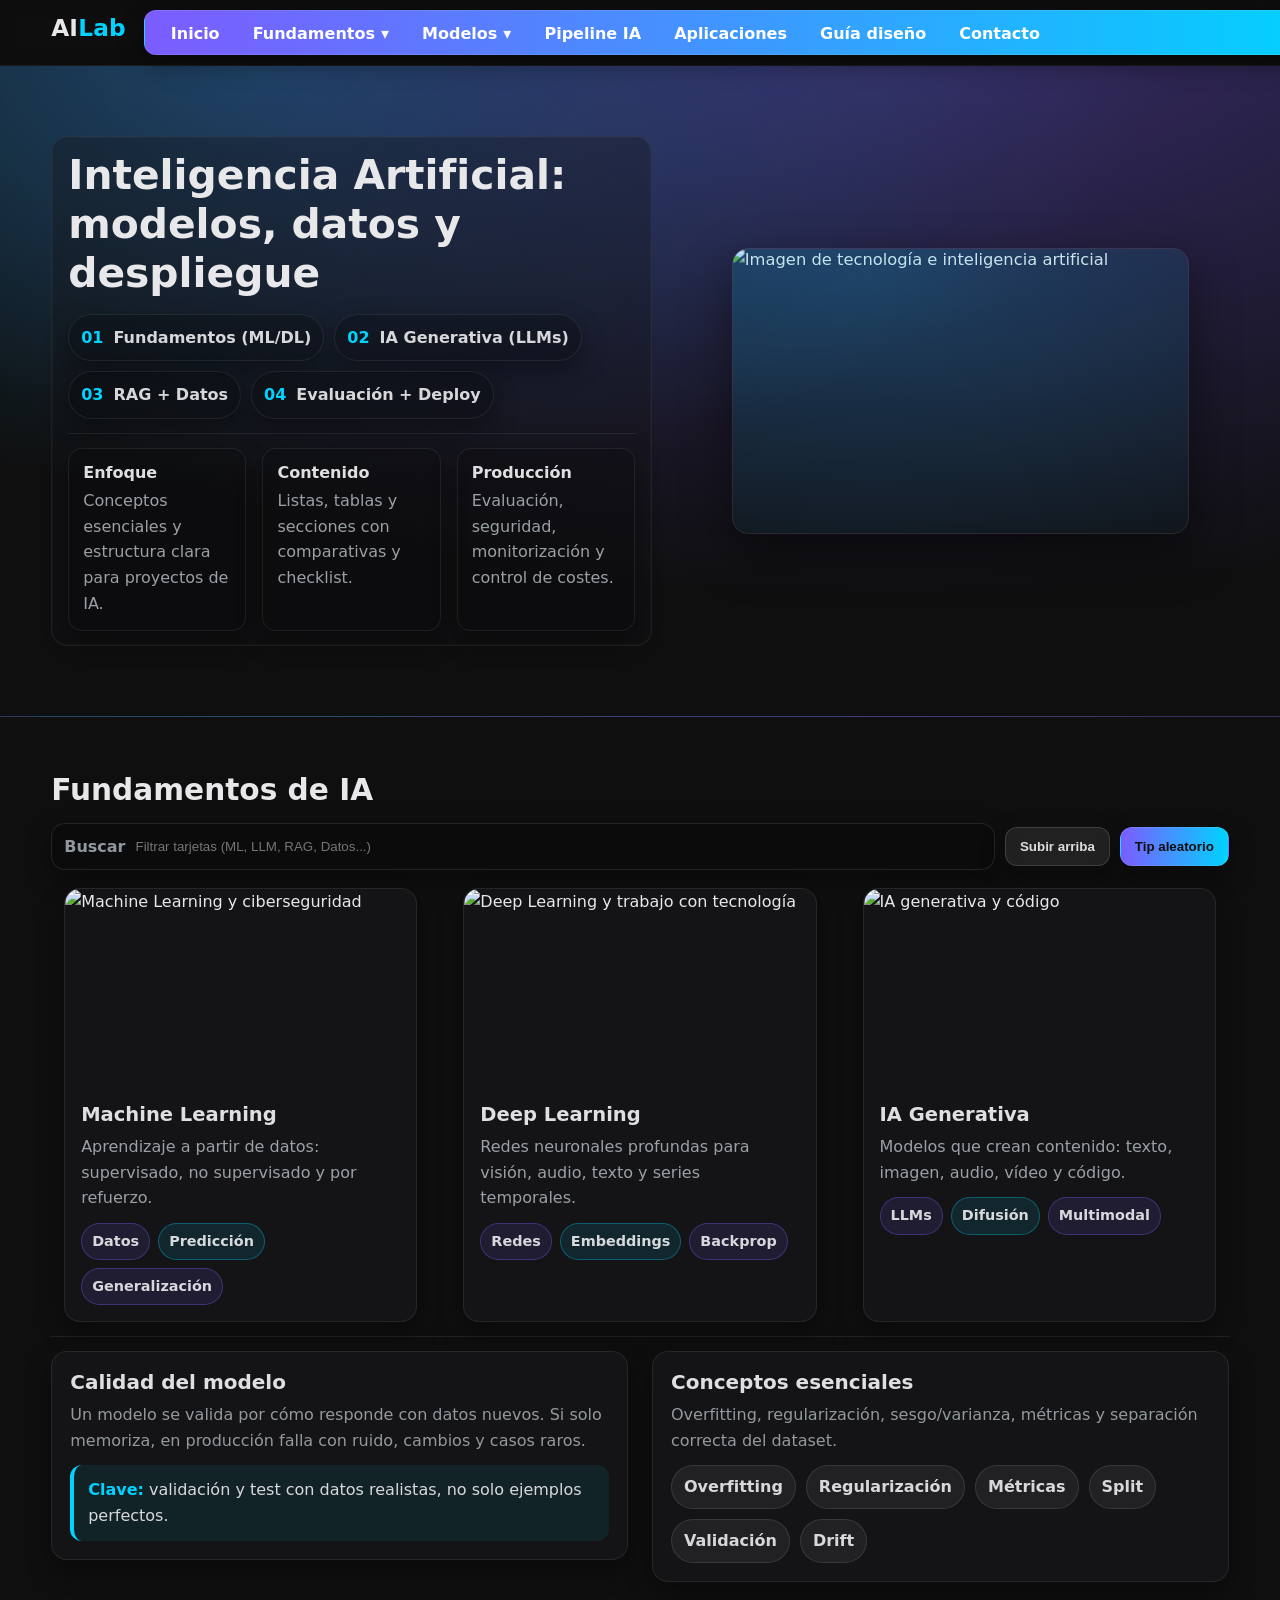
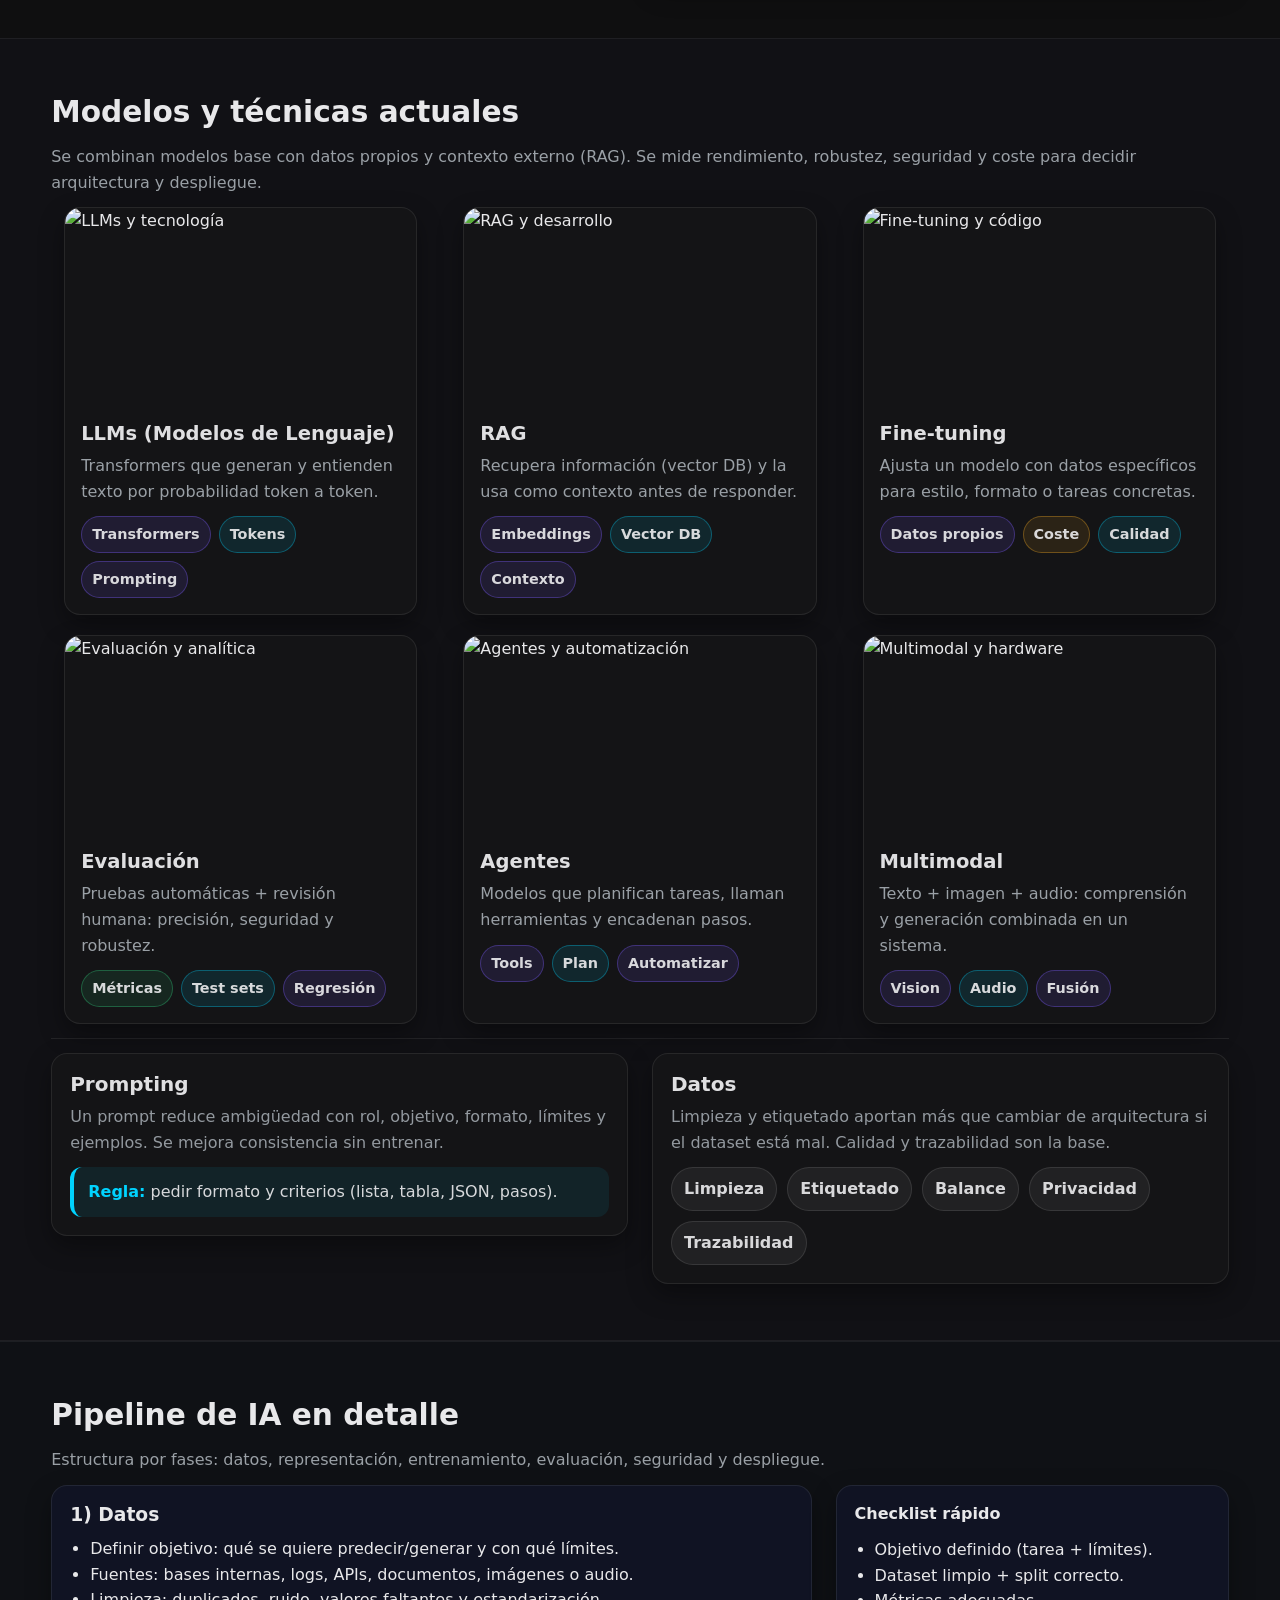
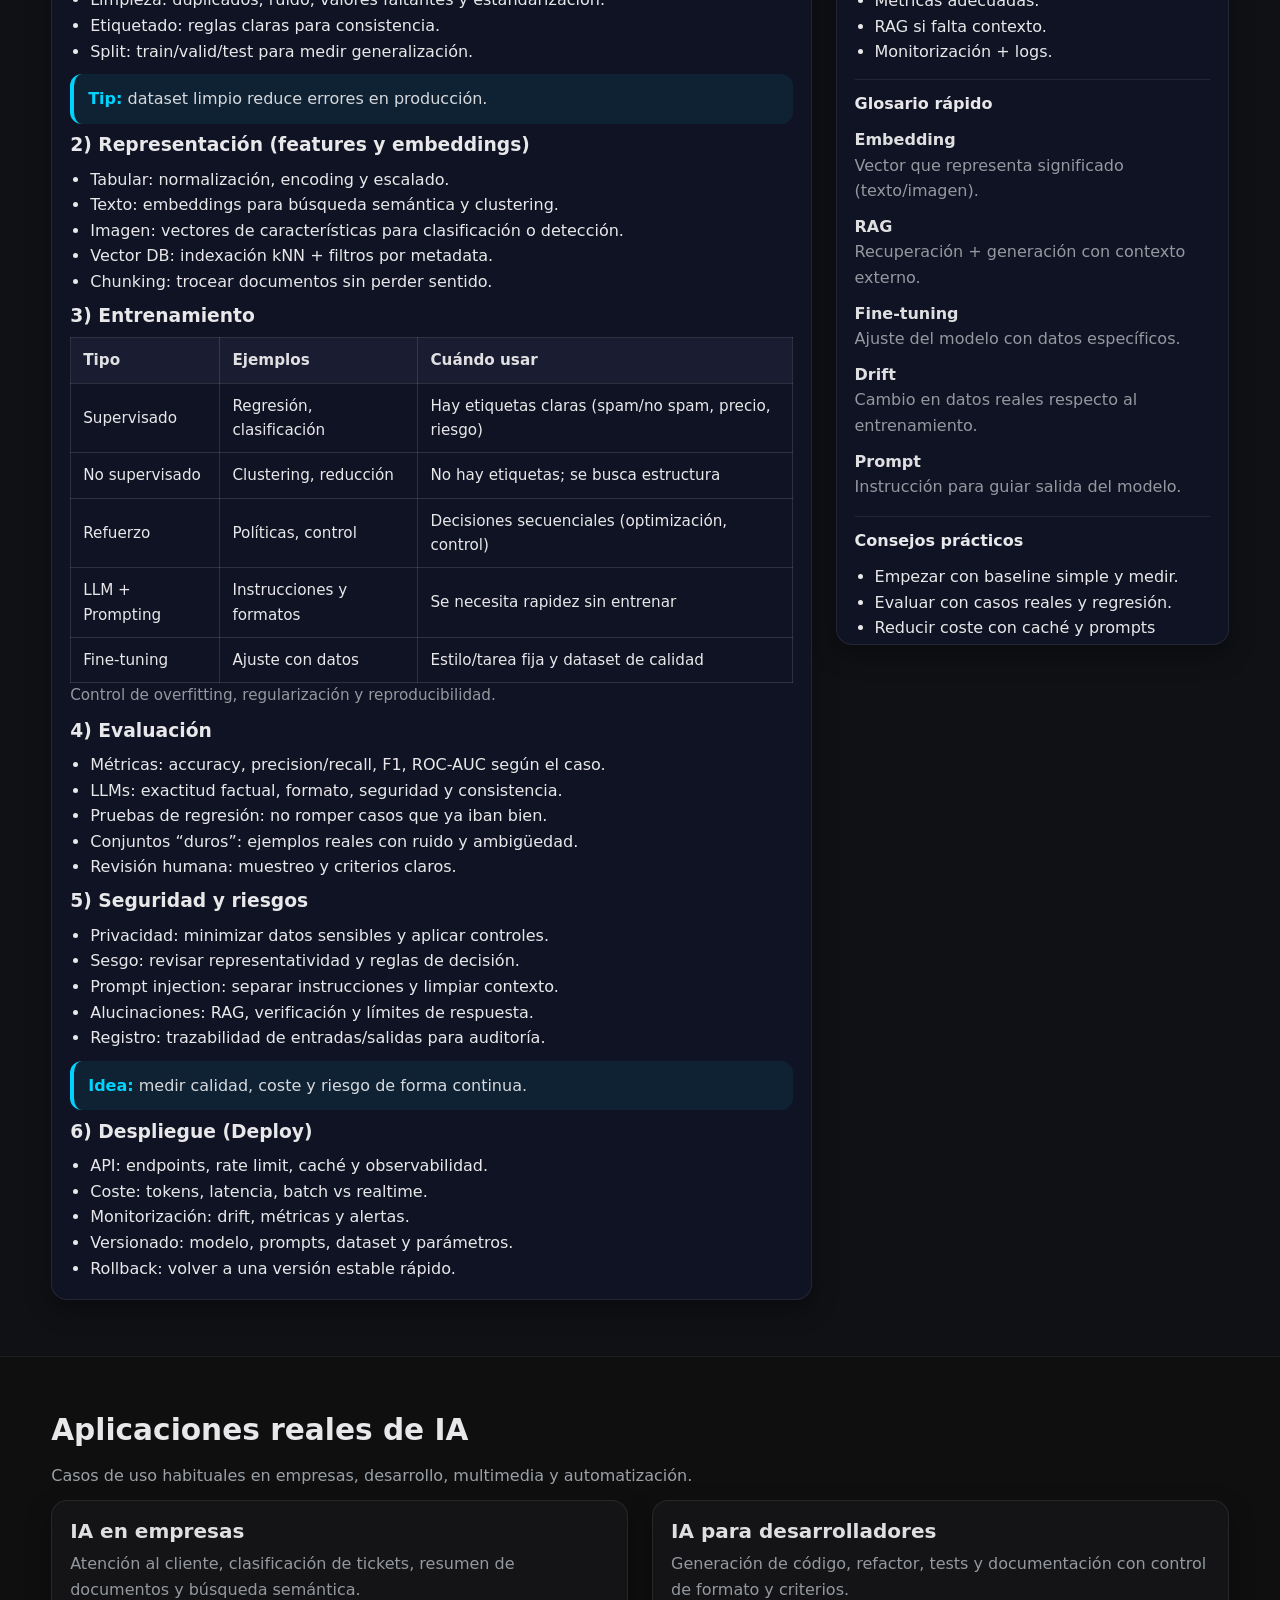
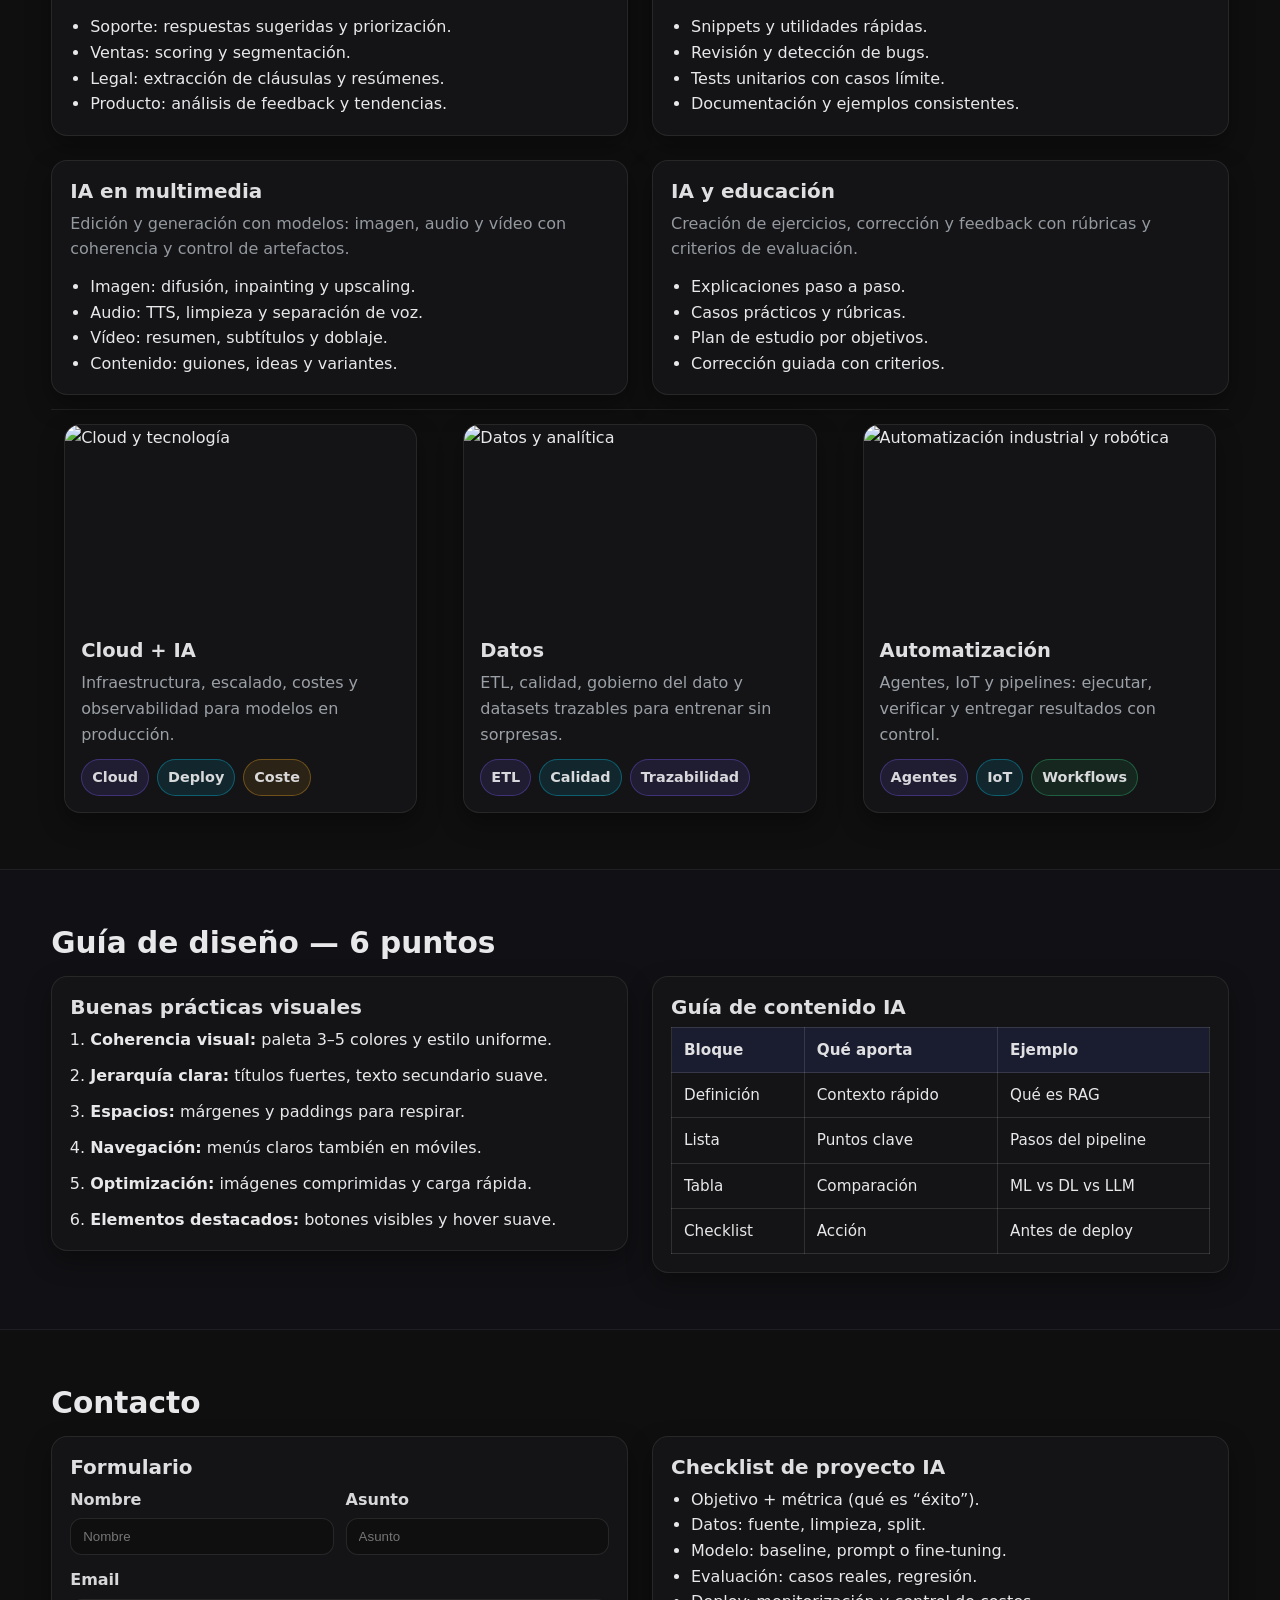
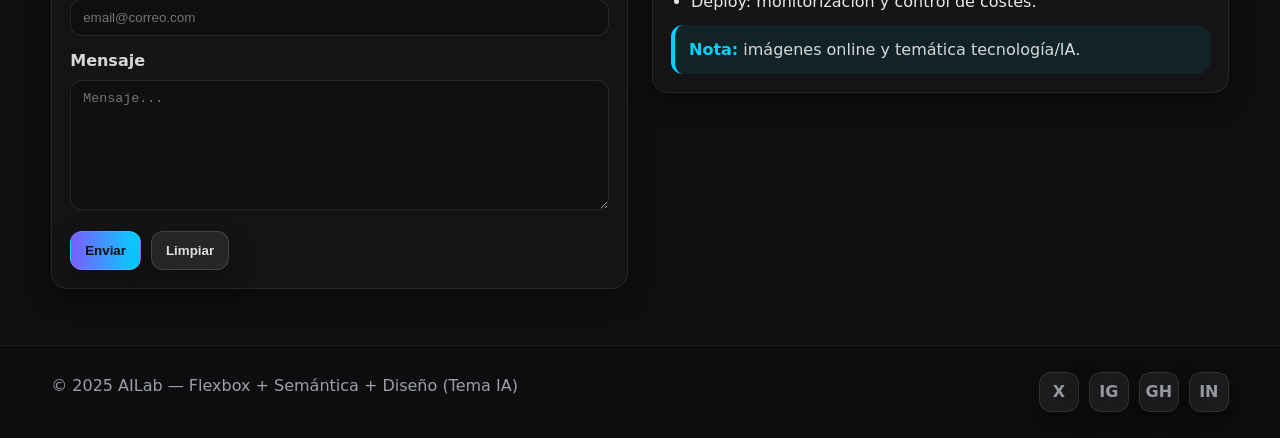
==== indexSinAccesibilidad.html @ 242669f8 "Add files via upload" ====
<!DOCTYPE html>
<html lang="es"> <!-- idioma -->
<head>
  <meta charset="UTF-8" /> <!-- codificación -->

  <!-- viewport -->
  <meta name="viewport" content="width=device-width, initial-scale=1.0" /> <!-- responsive -->

  <!-- SEO -->
  <meta
    name="description"
    content="Guía completa de Inteligencia Artificial: Machine Learning, Deep Learning, LLMs, RAG, datos, evaluación, seguridad y despliegue."
  /> <!-- descripción -->
  <meta name="robots" content="index, follow" /> <!-- indexación -->
  <meta name="theme-color" content="#0f0f10" /> <!-- color navegador -->

  <!-- Open Graph -->
  <meta property="og:title" content="AILab — Inteligencia Artificial" /> <!-- OG título -->
  <meta
    property="og:description"
    content="Aprende IA con diseño moderno, Flexbox y estructura semántica."
  /> <!-- OG descripción -->
  <meta
    property="og:image"
    content="https://images.unsplash.com/photo-1518770660439-4636190af475?auto=format&fit=crop&w=1400&q=80"
  /> <!-- OG imagen -->
  <meta property="og:type" content="website" /> <!-- OG tipo -->
  <meta property="og:url" content="#" /> <!-- OG url -->

  <meta http-equiv="X-UA-Compatible" content="IE=edge" /> <!-- compatibilidad -->

  <title>Inteligencia Artificial</title> <!-- título -->

  <!-- TODO EN 1 SOLO INDEX (HTML + CSS + JS) -->
  <style>
    /* =======================
      1.Boilerplate HTML + CSS propio
      2.Reset / Normalize
      3.Estructura semántica (header, nav, main, aside, footer…)
      4.Metas principales
      5.Diseño con Flexbox
      6.Contenedores de ancho variable (1000–2000px, estilo Apple)
      7.Uso de imágenes + alt
      8.Fuentes e iconos desde CDN (opcional)
      9.Uso correcto de colores y tipografías
      10.Menú con interacciones (tipo css3-menu-generator)
      11.Footer con redes sociales
      12.Contenido propio o Lorem Ipsum con artículos repetidos
    ======================= */

    /* ======================= RESET Y VARIABLES ======================= */
    /* APARTADO 2. Reset / Normalize */
    * { box-sizing: border-box; /* Controla el modelo de caja */ }
    html, body { margin: 0; /* Elimina márgenes por defecto */ padding: 0; /* Elimina rellenos por defecto */ }

    /* Variables globales de diseño */
    /* APARTADO 9. Colores y tipografías */
    :root{
      --bg: #0f0f10; /* Fondo principal */
      --panel: #151517; /* Fondo de paneles */
      --ink: #e8e8ea; /* Texto principal */
      --muted: #9aa0a6; /* Texto secundario */
      --line: #242426; /* Bordes */
      --brand: #7c5cff; /* Violeta tech */
      --brand2: #00d3ff; /* Cian */
      --radius: 16px; /* Bordes redondeados */
      --shadow: 0 10px 24px rgba(0,0,0,.35); /* Sombra común */
      --shadow2: 0 18px 50px rgba(0,0,0,.45); /* Sombra fuerte */
      --good: #32d583; /* verde */
      --warn: #fdb022; /* naranja */
      --bad: #f97066; /* rojo */
    }

    /* Estilos base del documento */
    /* APARTADO 9. Colores y tipografías */
    body{
      background: var(--bg); /* Aplica fondo general */
      color: var(--ink); /* Aplica color de texto */
      font: 16px/1.6 system-ui, -apple-system, Segoe UI, Roboto, Arial; /* Tipografía base */
    }

    /* Enlaces base */
    a{
      color: inherit; /* Hereda color */
      text-decoration: none; /* Elimina subrayado */
    }

    /* Títulos y texto */
    h1,h2,h3,h4{ margin: 0 0 10px; line-height: 1.2; } /* títulos */
    p{ margin: 0 0 12px; color: var(--muted); } /* párrafos */
    ul,ol{ margin: 0; padding-left: 20px; } /* listas */

    /* ======================= CONTENEDOR ======================= */
    /* APARTADO 6. Contenedores de ancho variable */
    .wrap{
      width: clamp(1000px, 92vw, 2000px); /* Ancho mínimo y máximo */
      margin: 0 auto; /* Centrado */
    }

    /* Responsive base para evitar overflow */
    @media (max-width: 1000px){
      .wrap{ width: min(92vw, 1200px); } /* ancho seguro */
    }

    /* ======================= CABECERA Y MENÚ ======================= */
    /* APARTADO 3. Estructura semántica: header */
    .topbar{
      position: sticky; /* fija arriba */
      top: 0; /* top */
      z-index: 100; /* prioridad */
      backdrop-filter: blur(10px); /* blur */
      background: rgba(15,15,16,.72); /* panel */
      border-bottom: 1px solid rgba(255,255,255,.06); /* línea */
      padding: 10px 0; /* espacio */
    }

    /* APARTADO 5. Diseño con Flexbox */
    .topbar__inner{
      display: flex; /* flex */
      align-items: center; /* centrado */
      justify-content: space-between; /* separación */
      gap: 18px; /* gap */
    }

    .brand{
      font-size: 1.45rem; /* tamaño */
      font-weight: 900; /* negrita */
      letter-spacing: .2px; /* detalle */
      user-select: none; /* no seleccionar */
    }
    .brand span{ color: var(--brand2); /* resalta */ }

    /* APARTADO 10. Menú con interacciones */
    #menu{
      background: linear-gradient(90deg, var(--brand), var(--brand2)); /* degradado */
      height: 45px; /* altura */
      padding-left: 12px; /* padding */
      border-radius: 12px; /* bordes */
      box-shadow: var(--shadow); /* sombra */
      border: 1px solid rgba(255,255,255,.10); /* borde */
    }
    #menu ul, #menu li{ list-style: none; margin: 0; padding: 0; } /* sin viñetas */
    #menu li{ display: inline-block; position: relative; } /* horizontal */
    #menu a{
      display: block; /* bloque */
      padding: 0 14px; /* padding */
      line-height: 45px; /* centrado */
      color: #fff; /* texto */
      font-weight: 700; /* peso */
      border-radius: 10px; /* bordes */
    }
    #menu a.dropdown-arrow::after{
      content: "▾"; /* flecha */
      margin-left: 6px; /* separación */
      opacity: .95; /* suave */
    }
    #menu li a:hover{
      background: rgba(255,255,255,.92); /* hover */
      color: #0f0f10; /* texto hover */
    }

    #menu ul.sub-menus{
      display: none; /* oculto */
      position: absolute; /* flotante */
      top: 45px; /* debajo */
      left: 0; /* align */
      width: 260px; /* ancho */
      padding: 8px; /* padding */
      background: #1b1b1f; /* fondo */
      border-radius: 12px; /* bordes */
      border: 1px solid rgba(255,255,255,.08); /* borde */
      box-shadow: var(--shadow2); /* sombra */
      z-index: 99; /* arriba */
    }
    #menu ul.sub-menus a{
      line-height: 42px; /* alto */
      padding: 0 12px; /* padding */
      font-weight: 700; /* peso */
      border-radius: 10px; /* bordes */
    }
    #menu li:hover ul.sub-menus{ display: block; /* muestra */ }

    #menu input, #menu label{ display: none; /* oculto desktop */ }

    /* APARTADO RESPONSIVE */
    @media (max-width: 800px){
      #menu{ position: relative; } /* contenedor */
      #menu label{
        display: block; /* visible */
        width: 45px; height: 45px; line-height: 45px; /* tamaño */
        text-align: center; color: #fff; cursor: pointer; /* estilo */
        user-select: none; /* no seleccionar */
      }
      #menu label::before{ content: "≡"; font-size: 1.6em; } /* icono */
      #menu input:checked + label::before{ content: "×"; } /* cerrar */

      #menu ul{
        display: none; /* oculto */
        position: absolute; /* desplegable */
        top: 100%; left: 0; right: 0; /* ancho */
        padding: 10px; /* padding */
        background: #1a1a1f; /* fondo */
        border-radius: 0 0 12px 12px; /* bordes */
        border: 1px solid rgba(255,255,255,.08); /* borde */
        box-shadow: var(--shadow2); /* sombra */
      }
      #menu input:checked ~ ul{ display: block; /* muestra */ }
      #menu li{ display: block; } /* vertical */
      #menu a{ line-height: 44px; } /* alto */
      #menu ul.sub-menus{
        position: static; /* normal */
        width: 100%; /* ancho */
        padding: 0; /* sin padding */
        background: transparent; /* sin fondo */
        border: none; /* sin borde */
        box-shadow: none; /* sin sombra */
      }
      #menu ul.sub-menus a{
        background: rgba(255,255,255,.06); /* fondo leve */
        margin: 6px 0; /* separación */
      }
    }

    /* ======================= HERO ======================= */
    /* APARTADO 6 + APARTADO 5 */
    .hero{
      background:
        radial-gradient(1200px 600px at 70% -10%, rgba(124,92,255,.35), transparent),
        radial-gradient(900px 420px at 20% 0%, rgba(0,211,255,.22), transparent),
        linear-gradient(180deg, #121216, #0f0f10 62%); /* luces */
      padding: 70px 0; /* espacio */
      border-bottom: 1px solid rgba(255,255,255,.06); /* línea */
    }
    .hero__content{
      display: flex; /* flex */
      align-items: center; /* centrado */
      justify-content: space-between; /* separación */
      gap: 40px; /* gap */
    }
    .hero__text{
      flex: 1 1 55%; /* proporción */
      padding: 14px 16px; /* padding */
      border-radius: var(--radius); /* bordes */
      border: 1px solid rgba(255,255,255,.06); /* borde */
      background: rgba(21,21,23,.35); /* panel */
      box-shadow: inset 0 0 0 1px rgba(255,255,255,.02); /* micro */
    }
    .hero__text h2{
      font-size: 2.55rem; /* grande */
      margin-bottom: 12px; /* espacio */
      color: var(--ink); /* color */
    }
    .lead{
      margin: 0; /* sin margen */
      color: rgba(232,232,234,.86); /* un poco más brillante */
      font-size: 1.02rem; /* tamaño */
    }

    /* Chips/KPIs (página larga) */
    .hero-kpis{
      display: flex; /* flex */
      flex-wrap: wrap; /* wrap */
      gap: 10px; /* separación */
      margin-top: 16px; /* espacio */
    }
    .kpi{
      display: inline-flex; /* inline flex */
      align-items: center; /* centrado */
      gap: 10px; /* gap */
      padding: 10px 12px; /* padding */
      border-radius: 999px; /* pill */
      background: rgba(0,0,0,.25); /* fondo */
      border: 1px solid rgba(255,255,255,.08); /* borde */
      color: rgba(232,232,234,.92); /* texto */
      font-weight: 750; /* peso */
      box-shadow: var(--shadow); /* sombra */
      user-select: none; /* no seleccionar */
    }
    .kpi b{ color: var(--brand2); font-weight: 900; } /* número */

    /* Imagen hero */
    /* APARTADO 7. Uso de imágenes + alt */
    .hero-media{
      flex: 0 1 42%; /* tamaño */
      aspect-ratio: 16/10; /* proporción */
      border-radius: var(--radius); /* bordes */
      overflow: hidden; /* recorte */
      border: 1px solid rgba(255,255,255,.10); /* borde */
      box-shadow: var(--shadow2); /* sombra */
      position: relative; /* overlay */
    }
    .hero-media img{
      width: 100%; height: 100%; object-fit: cover; display: block; /* imagen */
      transform: scale(1.02); /* leve zoom */
    }
    .hero-media::after{
      content: ""; position: absolute; inset: 0; /* overlay */
      background: radial-gradient(700px 350px at 30% 10%, rgba(0,211,255,.18), transparent); /* brillo */
      pointer-events: none; /* no click */
    }

    /* Responsive hero */
    @media (max-width: 1000px){
      .hero__content{ flex-direction: column; text-align: center; } /* columnas */
      .hero-media{ width: min(92%, 720px); } /* ancho */
      .hero__text{ width: min(92%, 900px); } /* ancho */
      .hero-kpis{ justify-content: center; } /* centra */
    }

    /* ======================= SECCIONES Y TARJETAS ======================= */
    /* APARTADO 12. Contenido propio */
    .section{ padding: 56px 0; } /* espacio */
    .section--alt{
      background: #111115; /* alterno */
      border-top: 1px solid rgba(255,255,255,.06); /* línea */
      border-bottom: 1px solid rgba(255,255,255,.06); /* línea */
    }
    .section h2{
      color: var(--ink); /* color */
      font-size: 1.85rem; /* tamaño */
      margin-bottom: 14px; /* espacio */
    }

    /* APARTADO 5. Diseño con Flexbox */
    .cards{
      display: flex; /* flex */
      flex-wrap: wrap; /* wrap */
      gap: 20px; /* gap */
      justify-content: space-around; /* reparto */
    }
    .card{
      width: clamp(260px, 30%, 440px); /* adaptable */
      background: rgba(21,21,23,.92); /* panel */
      border: 1px solid rgba(255,255,255,.08); /* borde */
      border-radius: var(--radius); /* bordes */
      box-shadow: var(--shadow); /* sombra */
      overflow: hidden; /* recorte */
      transition: transform .2s ease, box-shadow .2s ease, border-color .2s ease; /* transición */
      cursor: pointer; /* click */
    }
    .card:hover{
      transform: translateY(-3px); /* sube */
      border-color: rgba(0,211,255,.45); /* borde */
      box-shadow: var(--shadow2); /* sombra */
    }
    .card img{
      width: 100%; aspect-ratio: 16/9; object-fit: cover; display: block; /* imagen */
    }
    .card__body{ padding: 16px; } /* cuerpo */
    .card__body h3{
      margin: 0 0 8px; color: rgba(232,232,234,.96); font-size: 1.22rem; /* título */
    }
    .card__meta{
      display: flex; flex-wrap: wrap; gap: 8px; margin-top: 10px; /* meta */
    }
    .tag{
      display: inline-block; padding: 6px 10px; border-radius: 999px; /* pill */
      background: rgba(124,92,255,.12); border: 1px solid rgba(124,92,255,.35);
      color: rgba(232,232,234,.92); font-weight: 750; font-size: .9rem;
      user-select: none; /* no seleccionar */
    }
    .tag.alt{ background: rgba(0,211,255,.10); border: 1px solid rgba(0,211,255,.32); } /* alt */
    .tag.ok{ background: rgba(50,213,131,.10); border: 1px solid rgba(50,213,131,.32); } /* ok */
    .tag.warn{ background: rgba(253,176,34,.10); border: 1px solid rgba(253,176,34,.32); } /* warn */

    /* ======================= BLOQUES DE CONTENIDO (ARTÍCULOS) ======================= */
    /* APARTADO 12. Artículos repetidos (contenido largo) */
    .grid-2{
      display: grid; grid-template-columns: 1fr 1fr; gap: 24px; align-items: start; /* grid */
    }
    @media (max-width: 1100px){ .grid-2{ grid-template-columns: 1fr; } } /* responsive */

    .panel{
      background: rgba(21,21,23,.92); /* panel */
      border: 1px solid rgba(255,255,255,.08); /* borde */
      border-radius: var(--radius); /* bordes */
      padding: 18px; /* padding */
      box-shadow: var(--shadow); /* sombra */
    }
    .panel h3{ color: rgba(232,232,234,.96); font-size: 1.25rem; margin-bottom: 8px; } /* título */
    .panel p{ color: rgba(154,160,166,.95); } /* texto */

    .callout{
      border-left: 4px solid var(--brand2); /* borde */
      padding: 12px 14px; /* padding */
      background: rgba(0,211,255,.08); /* fondo */
      border-radius: 12px; /* bordes */
      margin-top: 10px; /* espacio */
      color: rgba(232,232,234,.92); /* texto */
    }
    .callout b{ color: var(--brand2); } /* énfasis */

    .pill-row{
      display: flex; flex-wrap: wrap; gap: 10px; margin-top: 8px; /* pills */
    }
    .pill{
      padding: 8px 12px; border-radius: 999px; /* pill */
      background: rgba(255,255,255,.06); border: 1px solid rgba(255,255,255,.10);
      color: rgba(232,232,234,.92); font-weight: 750;
      user-select: none; /* no seleccionar */
    }

    /* ======================= IA EN DETALLE (LAYOUT TIPO HARDWARE) ======================= */
    /* APARTADO 3. Estructura semántica */
    .section--ai-detail{
      background: #0f1115; /* fondo */
      border-top: 1px solid rgba(255,255,255,.06); /* línea */
      border-bottom: 1px solid rgba(255,255,255,.06); /* línea */
    }

    /* APARTADO 5. Diseño con GRID (layout avanzado) */
    .ai-layout{
      display: grid; grid-template-columns: 1.45fr .75fr; gap: 24px; align-items: start; /* grid */
    }

    .ai-main, .ai-aside{
      background: rgba(17,21,42,.72); /* panel */
      border: 1px solid rgba(255,255,255,.08); /* borde */
      border-radius: var(--radius); /* bordes */
      padding: 18px; /* padding */
      box-shadow: var(--shadow); /* sombra */
    }

    .ai-aside{
      position: sticky; /* fijo */
      top: 88px; /* offset */
      max-height: calc(100vh - 140px); /* alto */
      overflow-y: auto; /* scroll */
    }
    @media (max-width: 1100px){
      .ai-layout{ grid-template-columns: 1fr; } /* una columna */
      .ai-aside{ position: static; max-height: none; overflow: visible; } /* normal */
    }

    /* Flujo */
    .flow > * + *{ margin-top: .65em; } /* flujo */
    .stack-sm > * + *{ margin-top: 8px; } /* stack */
    .stack-md > * + *{ margin-top: 14px; } /* stack */
    .stack-lg > * + *{ margin-top: 24px; } /* stack */

    /* Tablas */
    .table-scroll{ overflow: auto; } /* scroll */
    .table{
      width: 100%; border-collapse: collapse; font-size: .95rem; /* tabla */
    }
    .table th, .table td{
      border: 1px solid rgba(255,255,255,.12); padding: 10px 12px; text-align: left; /* celdas */
    }
    .table thead th{
      background: rgba(27,31,51,.90); color: rgba(232,232,234,.96); /* cabecera */
    }

    /* Glosario */
    .glossary dt{ font-weight: 800; color: rgba(232,232,234,.96); } /* término */
    .glossary dd{ margin: 0 0 10px; color: rgba(154,160,166,.95); } /* definición */

    /* ======================= CONTROLES (JS) ======================= */
    .controls{
      display: flex; flex-wrap: wrap; gap: 10px; align-items: center; justify-content: space-between; /* flex */
      margin: 14px 0 18px; /* margen */
    }
    .search{
      flex: 1 1 420px; /* tamaño */
      display: flex; gap: 10px; /* gap */
      background: rgba(0,0,0,.25); border: 1px solid rgba(255,255,255,.10);
      padding: 10px 12px; border-radius: 14px; box-shadow: var(--shadow); /* estilo */
    }
    .search input{
      flex: 1; border: 0; outline: none; background: transparent; color: rgba(232,232,234,.95); /* input */
      padding: 0; /* sin padding extra */
    }
    .search span{
      color: rgba(154,160,166,.95); font-weight: 800; user-select: none; /* icono */
    }

    .btn{
      display: inline-flex; align-items: center; justify-content: center;
      padding: 11px 14px; border-radius: 12px;
      border: 1px solid rgba(255,255,255,.10);
      background: linear-gradient(90deg, var(--brand), var(--brand2));
      color: #0f0f10; font-weight: 900; cursor: pointer;
      box-shadow: var(--shadow);
      transition: transform .18s ease, box-shadow .18s ease; /* transición */
      user-select: none; /* no seleccionar */
      white-space: nowrap; /* no salto */
    }
    .btn:hover{ transform: translateY(-2px); box-shadow: var(--shadow2); } /* hover */
    .btn.secondary{
      background: rgba(255,255,255,.08); color: rgba(232,232,234,.95);
      border: 1px solid rgba(255,255,255,.14);
    }

    /* Modal (JS) */
    .modal{
      position: fixed; inset: 0; display: none; /* oculto */
      background: rgba(0,0,0,.62); /* overlay */
      z-index: 999; /* arriba */
      padding: 26px; /* padding */
    }
    .modal.is-open{ display: block; } /* visible */
    .modal__dialog{
      width: min(980px, 96vw); margin: 40px auto; /* centrado */
      background: rgba(21,21,23,.96); border: 1px solid rgba(255,255,255,.10);
      border-radius: 18px; box-shadow: var(--shadow2); overflow: hidden; /* panel */
    }
    .modal__top{
      display: flex; justify-content: space-between; align-items: center; gap: 12px;
      padding: 14px 16px; background: rgba(0,0,0,.25); border-bottom: 1px solid rgba(255,255,255,.08);
    }
    .modal__title{ font-weight: 900; color: rgba(232,232,234,.96); } /* título */
    .modal__close{
      width: 42px; height: 42px; border-radius: 12px; border: 1px solid rgba(255,255,255,.12);
      background: rgba(255,255,255,.06); color: rgba(232,232,234,.95); cursor: pointer; font-weight: 900;
    }
    .modal__body{ padding: 16px; } /* cuerpo */
    .modal__grid{
      display: grid; grid-template-columns: 1.05fr .95fr; gap: 16px; align-items: start; /* grid */
    }
    @media (max-width: 1000px){ .modal__grid{ grid-template-columns: 1fr; } } /* responsive */
    .modal__img{
      width: 100%; aspect-ratio: 16/9; object-fit: cover; border-radius: 14px;
      border: 1px solid rgba(255,255,255,.10);
    }
    .modal__body ul{ color: rgba(154,160,166,.95); } /* listas */
    .modal__body li{ margin-bottom: 6px; } /* separación */

    /* ======================= FOOTER ======================= */
    /* APARTADO 11. Footer con redes sociales */
    .site-footer{
      padding: 26px 0; /* espacio */
      border-top: 1px solid rgba(255,255,255,.06); /* línea */
      color: rgba(154,160,166,.95); /* color */
      background: #0d0d10; /* fondo */
    }
    .footer__inner{
      display: flex; align-items: center; justify-content: space-between; gap: 16px; flex-wrap: wrap; /* flex */
    }
    .social{ display: flex; gap: 10px; } /* social */
    .social a{
      display: inline-flex; align-items: center; justify-content: center;
      width: 40px; height: 40px; border-radius: 12px;
      background: rgba(255,255,255,.06); border: 1px solid rgba(255,255,255,.10);
      box-shadow: var(--shadow); font-weight: 900;
      user-select: none; /* no seleccionar */
    }
    .social a:hover{
      border-color: rgba(0,211,255,.45); background: rgba(0,211,255,.12);
    }

    /* ======================= DETALLES EXTRA ======================= */
    .hr{ height: 1px; background: rgba(255,255,255,.08); border: 0; margin: 14px 0; } /* línea */
    .note{ font-size: .95rem; color: rgba(154,160,166,.95); } /* nota */
    .mini-grid{
      display: grid; grid-template-columns: 1fr 1fr 1fr; gap: 16px; /* grid */
    }
    @media (max-width: 1100px){ .mini-grid{ grid-template-columns: 1fr; } } /* responsive */
    .mini{
      background: rgba(0,0,0,.20); border: 1px solid rgba(255,255,255,.08);
      border-radius: 14px; padding: 14px; box-shadow: var(--shadow);
    }
    .mini h4{ margin-bottom: 6px; color: rgba(232,232,234,.96); } /* mini título */
    .mini p{ margin: 0; } /* mini texto */
  </style>
</head>

<body>
  <!-- HEADER -->
  <!-- APARTADO SEMÁNTICA -->
  <header class="topbar site-header"> <!-- cabecera -->
    <div class="wrap topbar__inner"> <!-- contenedor -->
      <h1 class="brand">AI<span>Lab</span></h1> <!-- marca -->

      <!-- MENÚ -->
      <!-- APARTADO 10 -->
      <nav id="menu"> <!-- navegación -->
        <div class="wrap">
          <input type="checkbox" id="responsive-menu" onclick="updatemenu()" /> <!-- control CSS -->
          <label for="responsive-menu"></label> <!-- botón -->

          <ul> <!-- lista -->
            <li><a href="#inicio">Inicio</a></li> <!-- enlace -->

            <li>
              <a class="dropdown-arrow" href="#fundamentos">Fundamentos</a> <!-- desplegable -->
              <ul class="sub-menus"> <!-- submenú -->
                <li><a href="#fundamentos">Visión general</a></li>
                <li><a href="#fundamentos">Machine Learning</a></li>
                <li><a href="#fundamentos">Deep Learning</a></li>
                <li><a href="#fundamentos">IA Generativa</a></li>
              </ul>
            </li>

            <li>
              <a class="dropdown-arrow" href="#modelos">Modelos</a> <!-- desplegable -->
              <ul class="sub-menus"> <!-- submenú -->
                <li><a href="#modelos">LLMs</a></li>
                <li><a href="#modelos">RAG</a></li>
                <li><a href="#modelos">Fine-tuning</a></li>
                <li><a href="#modelos">Evaluación</a></li>
              </ul>
            </li>

            <li><a href="#pipeline">Pipeline IA</a></li> <!-- enlace -->
            <li><a href="#aplicaciones">Aplicaciones</a></li> <!-- enlace -->
            <li><a href="#guia">Guía diseño</a></li> <!-- enlace -->
            <li><a href="#contacto">Contacto</a></li> <!-- enlace -->
          </ul>
        </div>
      </nav>
    </div>
  </header>

  <!-- MAIN -->
  <!-- APARTADO 3 -->
  <main id="contenido" class="site-main"> <!-- contenido -->

    <!-- HERO -->
    <!-- APARTADO 6 -->
    <section id="inicio" class="hero hero--primary"> <!-- hero -->
      <div class="wrap hero__content"> <!-- flexbox -->
        <div class="hero__text"> <!-- texto -->
          <h2>Inteligencia Artificial: modelos, datos y despliegue</h2> <!-- título -->
          <div class="hero-kpis"> <!-- kpis -->
            <div class="kpi"><b>01</b> Fundamentos (ML/DL)</div> <!-- kpi -->
            <div class="kpi"><b>02</b> IA Generativa (LLMs)</div> <!-- kpi -->
            <div class="kpi"><b>03</b> RAG + Datos</div> <!-- kpi -->
            <div class="kpi"><b>04</b> Evaluación + Deploy</div> <!-- kpi -->
          </div>

          <hr class="hr" /> <!-- línea -->

          <div class="mini-grid"> <!-- mini grid -->
            <div class="mini"> <!-- mini -->
              <h4>Enfoque</h4>
              <p>Conceptos esenciales y estructura clara para proyectos de IA.</p>
            </div>
            <div class="mini">
              <h4>Contenido</h4>
              <p>Listas, tablas y secciones con comparativas y checklist.</p>
            </div>
            <div class="mini">
              <h4>Producción</h4>
              <p>Evaluación, seguridad, monitorización y control de costes.</p>
            </div>
          </div>
        </div>

        <figure class="hero-media"> <!-- imagen -->
          <img
            src="https://images.unsplash.com/photo-1531297484001-80022131f5a1?auto=format&fit=crop&w=1400&q=80"
            alt="Imagen de tecnología e inteligencia artificial"
          /> <!-- img -->
        </figure>
      </div>
    </section>

    <!-- FUNDAMENTOS -->
    <!-- APARTADO 11 -->
    <section id="fundamentos" class="section"> <!-- sección -->
      <div class="wrap">
        <h2>Fundamentos de IA</h2> <!-- encabezado -->
        <!-- CONTROLES -->
        <!-- APARTADO 5 + JS -->
        <div class="controls"> <!-- controles -->
          <div class="search"> <!-- buscador -->
            <span>Buscar</span> <!-- icono -->
            <input id="searchCards" type="text" placeholder="Filtrar tarjetas (ML, LLM, RAG, Datos...)" /> <!-- input -->
          </div>
          <button id="btnScrollTop" class="btn secondary" type="button">Subir arriba</button> <!-- botón -->
          <button id="btnRandomTip" class="btn" type="button">Tip aleatorio</button> <!-- botón -->
        </div>

        <div id="tipBox" class="callout" style="display:none;"> <!-- tip -->
          <b>Tip:</b> <span id="tipText">...</span> <!-- texto -->
        </div>

        <div class="cards" id="cardsFundamentos" role="list"> <!-- flexbox -->
          <article class="card" role="listitem" data-title="machine learning ml datos supervisado no supervisado"> <!-- artículo -->
            <img
              src="https://images.unsplash.com/photo-1550751827-4bd374c3f58b?auto=format&fit=crop&w=1400&q=80"
              alt="Machine Learning y ciberseguridad"
            /> <!-- imagen -->
            <div class="card__body"> <!-- cuerpo -->
              <h3>Machine Learning</h3>
              <p>Aprendizaje a partir de datos: supervisado, no supervisado y por refuerzo.</p>
              <div class="card__meta">
                <span class="tag">Datos</span>
                <span class="tag alt">Predicción</span>
                <span class="tag">Generalización</span>
              </div>
            </div>
          </article>

          <article class="card" role="listitem" data-title="deep learning dl redes neuronales backprop embeddings"> <!-- artículo -->
            <img
              src="https://images.unsplash.com/photo-1519389950473-47ba0277781c?auto=format&fit=crop&w=1400&q=80"
              alt="Deep Learning y trabajo con tecnología"
            />
            <div class="card__body">
              <h3>Deep Learning</h3>
              <p>Redes neuronales profundas para visión, audio, texto y series temporales.</p>
              <div class="card__meta">
                <span class="tag">Redes</span>
                <span class="tag alt">Embeddings</span>
                <span class="tag">Backprop</span>
              </div>
            </div>
          </article>

          <article class="card" role="listitem" data-title="ia generativa generative diffusion multimodal texto imagen"> <!-- artículo -->
            <img
              src="https://images.unsplash.com/photo-1526378722484-bd91ca387e72?auto=format&fit=crop&w=1400&q=80"
              alt="IA generativa y código"
            />
            <div class="card__body">
              <h3>IA Generativa</h3>
              <p>Modelos que crean contenido: texto, imagen, audio, vídeo y código.</p>
              <div class="card__meta">
                <span class="tag">LLMs</span>
                <span class="tag alt">Difusión</span>
                <span class="tag">Multimodal</span>
              </div>
            </div>
          </article>
        </div>

        <hr class="hr" />

        <div class="grid-2"> <!-- grid -->
          <article class="panel"> <!-- panel -->
            <h3>Calidad del modelo</h3>
            <p>
              Un modelo se valida por cómo responde con datos nuevos. Si solo memoriza, en producción
              falla con ruido, cambios y casos raros.
            </p>
            <div class="callout">
              <b>Clave:</b> validación y test con datos realistas, no solo ejemplos perfectos.
            </div>
          </article>

          <article class="panel"> <!-- panel -->
            <h3>Conceptos esenciales</h3>
            <p>
              Overfitting, regularización, sesgo/varianza, métricas y separación correcta del dataset.
            </p>
            <div class="pill-row">
              <span class="pill">Overfitting</span>
              <span class="pill">Regularización</span>
              <span class="pill">Métricas</span>
              <span class="pill">Split</span>
              <span class="pill">Validación</span>
              <span class="pill">Drift</span>
            </div>
          </article>
        </div>
      </div>
    </section>

    <!-- MODELOS -->
    <!-- APARTADO 11 -->
    <section id="modelos" class="section section--alt"> <!-- sección -->
      <div class="wrap">
        <h2>Modelos y técnicas actuales</h2> <!-- encabezado -->
        <p>
          Se combinan modelos base con datos propios y contexto externo (RAG). Se mide rendimiento,
          robustez, seguridad y coste para decidir arquitectura y despliegue.
        </p>

        <div class="cards" id="cardsModelos" role="list"> <!-- flexbox -->

          <article class="card" role="listitem" data-title="llm modelos de lenguaje transformers tokens prompting"> <!-- artículo -->
            <img
              src="https://images.unsplash.com/photo-1504384308090-c894fdcc538d?auto=format&fit=crop&w=1400&q=80"
              alt="LLMs y tecnología"
            /> <!-- imagen -->
            <div class="card__body"> <!-- cuerpo -->
              <h3>LLMs (Modelos de Lenguaje)</h3>
              <p>Transformers que generan y entienden texto por probabilidad token a token.</p>
              <div class="card__meta">
                <span class="tag">Transformers</span>
                <span class="tag alt">Tokens</span>
                <span class="tag">Prompting</span>
              </div>
            </div>
          </article>

          <article class="card" role="listitem" data-title="rag retrieval augmented generation embeddings vector db contexto"> <!-- artículo -->
            <img
              src="https://images.unsplash.com/photo-1555949963-aa79dcee981c?auto=format&fit=crop&w=1400&q=80"
              alt="RAG y desarrollo"
            />
            <div class="card__body">
              <h3>RAG</h3>
              <p>Recupera información (vector DB) y la usa como contexto antes de responder.</p>
              <div class="card__meta">
                <span class="tag">Embeddings</span>
                <span class="tag alt">Vector DB</span>
                <span class="tag">Contexto</span>
              </div>
            </div>
          </article>

          <article class="card" role="listitem" data-title="fine tuning ajuste datos propios calidad coste"> <!-- artículo -->
            <img
              src="https://images.unsplash.com/photo-1555066931-4365d14bab8c?auto=format&fit=crop&w=1400&q=80"
              alt="Fine-tuning y código"
            />
            <div class="card__body">
              <h3>Fine-tuning</h3>
              <p>Ajusta un modelo con datos específicos para estilo, formato o tareas concretas.</p>
              <div class="card__meta">
                <span class="tag">Datos propios</span>
                <span class="tag warn">Coste</span>
                <span class="tag alt">Calidad</span>
              </div>
            </div>
          </article>

          <article class="card" role="listitem" data-title="evaluacion metricas test regresion robustez"> <!-- artículo -->
            <img
              src="https://images.unsplash.com/photo-1551288049-bebda4e38f71?auto=format&fit=crop&w=1400&q=80"
              alt="Evaluación y analítica"
            />
            <div class="card__body">
              <h3>Evaluación</h3>
              <p>Pruebas automáticas + revisión humana: precisión, seguridad y robustez.</p>
              <div class="card__meta">
                <span class="tag ok">Métricas</span>
                <span class="tag alt">Test sets</span>
                <span class="tag">Regresión</span>
              </div>
            </div>
          </article>

          <article class="card" role="listitem" data-title="agentes tools planificacion automatizacion"> <!-- artículo -->
            <img
              src="https://images.unsplash.com/photo-1581092160607-ee22621dd758?auto=format&fit=crop&w=1400&q=80"
              alt="Agentes y automatización"
            />
            <div class="card__body">
              <h3>Agentes</h3>
              <p>Modelos que planifican tareas, llaman herramientas y encadenan pasos.</p>
              <div class="card__meta">
                <span class="tag">Tools</span>
                <span class="tag alt">Plan</span>
                <span class="tag">Automatizar</span>
              </div>
            </div>
          </article>

          <article class="card" role="listitem" data-title="multimodal vision audio fusion imagen texto"> <!-- artículo -->
            <img
              src="https://images.unsplash.com/photo-1518779578993-ec3579fee39f?auto=format&fit=crop&w=1400&q=80"
              alt="Multimodal y hardware"
            />
            <div class="card__body">
              <h3>Multimodal</h3>
              <p>Texto + imagen + audio: comprensión y generación combinada en un sistema.</p>
              <div class="card__meta">
                <span class="tag">Vision</span>
                <span class="tag alt">Audio</span>
                <span class="tag">Fusión</span>
              </div>
            </div>
          </article>

        </div>

        <hr class="hr" />

        <div class="grid-2">
          <article class="panel">
            <h3>Prompting</h3>
            <p>
              Un prompt reduce ambigüedad con rol, objetivo, formato, límites y ejemplos.
              Se mejora consistencia sin entrenar.
            </p>
            <div class="callout">
              <b>Regla:</b> pedir formato y criterios (lista, tabla, JSON, pasos).
            </div>
          </article>

          <article class="panel">
            <h3>Datos</h3>
            <p>
              Limpieza y etiquetado aportan más que cambiar de arquitectura si el dataset está mal.
              Calidad y trazabilidad son la base.
            </p>
            <div class="pill-row">
              <span class="pill">Limpieza</span>
              <span class="pill">Etiquetado</span>
              <span class="pill">Balance</span>
              <span class="pill">Privacidad</span>
              <span class="pill">Trazabilidad</span>
            </div>
          </article>
        </div>
      </div>
    </section>

    <!-- PIPELINE IA -->
    <!-- APARTADO 3 -->
    <section id="pipeline" class="section section--ai-detail"> <!-- sección -->
      <div class="wrap">
        <h2>Pipeline de IA en detalle</h2> <!-- título -->
        <p>
          Estructura por fases: datos, representación, entrenamiento, evaluación, seguridad y despliegue.
        </p>

        <div class="ai-layout"> <!-- grid -->

          <article class="ai-main flow"> <!-- main -->

            <section> <!-- sección -->
              <h3>1) Datos</h3> <!-- encabezado -->
              <ul> <!-- lista -->
                <li>Definir objetivo: qué se quiere predecir/generar y con qué límites.</li>
                <li>Fuentes: bases internas, logs, APIs, documentos, imágenes o audio.</li>
                <li>Limpieza: duplicados, ruido, valores faltantes y estandarización.</li>
                <li>Etiquetado: reglas claras para consistencia.</li>
                <li>Split: train/valid/test para medir generalización.</li>
              </ul>
              <div class="callout">
                <b>Tip:</b> dataset limpio reduce errores en producción.
              </div>
            </section>

            <section> <!-- sección -->
              <h3>2) Representación (features y embeddings)</h3> <!-- encabezado -->
              <ul> <!-- lista -->
                <li>Tabular: normalización, encoding y escalado.</li>
                <li>Texto: embeddings para búsqueda semántica y clustering.</li>
                <li>Imagen: vectores de características para clasificación o detección.</li>
                <li>Vector DB: indexación kNN + filtros por metadata.</li>
                <li>Chunking: trocear documentos sin perder sentido.</li>
              </ul>
            </section>

            <section> <!-- sección -->
              <h3>3) Entrenamiento</h3> <!-- encabezado -->
              <div class="table-scroll"> <!-- scroll -->
                <table class="table"> <!-- tabla -->
                  <thead>
                    <tr>
                      <th>Tipo</th>
                      <th>Ejemplos</th>
                      <th>Cuándo usar</th>
                    </tr>
                  </thead>
                  <tbody>
                    <tr>
                      <td>Supervisado</td>
                      <td>Regresión, clasificación</td>
                      <td>Hay etiquetas claras (spam/no spam, precio, riesgo)</td>
                    </tr>
                    <tr>
                      <td>No supervisado</td>
                      <td>Clustering, reducción</td>
                      <td>No hay etiquetas; se busca estructura</td>
                    </tr>
                    <tr>
                      <td>Refuerzo</td>
                      <td>Políticas, control</td>
                      <td>Decisiones secuenciales (optimización, control)</td>
                    </tr>
                    <tr>
                      <td>LLM + Prompting</td>
                      <td>Instrucciones y formatos</td>
                      <td>Se necesita rapidez sin entrenar</td>
                    </tr>
                    <tr>
                      <td>Fine-tuning</td>
                      <td>Ajuste con datos</td>
                      <td>Estilo/tarea fija y dataset de calidad</td>
                    </tr>
                  </tbody>
                </table>
              </div>
              <p class="note">
                Control de overfitting, regularización y reproducibilidad.
              </p>
            </section>

            <section> <!-- sección -->
              <h3>4) Evaluación</h3> <!-- encabezado -->
              <ul> <!-- lista -->
                <li>Métricas: accuracy, precision/recall, F1, ROC-AUC según el caso.</li>
                <li>LLMs: exactitud factual, formato, seguridad y consistencia.</li>
                <li>Pruebas de regresión: no romper casos que ya iban bien.</li>
                <li>Conjuntos “duros”: ejemplos reales con ruido y ambigüedad.</li>
                <li>Revisión humana: muestreo y criterios claros.</li>
              </ul>
            </section>

            <section> <!-- sección -->
              <h3>5) Seguridad y riesgos</h3> <!-- encabezado -->
              <ul> <!-- lista -->
                <li>Privacidad: minimizar datos sensibles y aplicar controles.</li>
                <li>Sesgo: revisar representatividad y reglas de decisión.</li>
                <li>Prompt injection: separar instrucciones y limpiar contexto.</li>
                <li>Alucinaciones: RAG, verificación y límites de respuesta.</li>
                <li>Registro: trazabilidad de entradas/salidas para auditoría.</li>
              </ul>
              <div class="callout">
                <b>Idea:</b> medir calidad, coste y riesgo de forma continua.
              </div>
            </section>

            <section> <!-- sección -->
              <h3>6) Despliegue (Deploy)</h3> <!-- encabezado -->
              <ul> <!-- lista -->
                <li>API: endpoints, rate limit, caché y observabilidad.</li>
                <li>Coste: tokens, latencia, batch vs realtime.</li>
                <li>Monitorización: drift, métricas y alertas.</li>
                <li>Versionado: modelo, prompts, dataset y parámetros.</li>
                <li>Rollback: volver a una versión estable rápido.</li>
              </ul>
            </section>

          </article>

          <aside class="ai-aside"> <!-- lateral -->
            <section class="stack-md"> <!-- bloque -->
              <h4>Checklist rápido</h4>
              <ul>
                <li>Objetivo definido (tarea + límites).</li>
                <li>Dataset limpio + split correcto.</li>
                <li>Métricas adecuadas.</li>
                <li>RAG si falta contexto.</li>
                <li>Monitorización + logs.</li>
              </ul>
            </section>

            <hr class="hr" />

            <section class="stack-md"> <!-- bloque -->
              <h4>Glosario rápido</h4>
              <dl class="glossary">
                <dt>Embedding</dt><dd>Vector que representa significado (texto/imagen).</dd>
                <dt>RAG</dt><dd>Recuperación + generación con contexto externo.</dd>
                <dt>Fine-tuning</dt><dd>Ajuste del modelo con datos específicos.</dd>
                <dt>Drift</dt><dd>Cambio en datos reales respecto al entrenamiento.</dd>
                <dt>Prompt</dt><dd>Instrucción para guiar salida del modelo.</dd>
              </dl>
            </section>

            <hr class="hr" />

            <section class="stack-md"> <!-- bloque -->
              <h4>Consejos prácticos</h4>
              <ul>
                <li>Empezar con baseline simple y medir.</li>
                <li>Evaluar con casos reales y regresión.</li>
                <li>Reducir coste con caché y prompts cortos.</li>
              </ul>
            </section>
          </aside>

        </div>
      </div>
    </section>

    <!-- APLICACIONES -->
    <!-- APARTADO 12 -->
    <section id="aplicaciones" class="section"> <!-- sección -->
      <div class="wrap">
        <h2>Aplicaciones reales de IA</h2> <!-- encabezado -->
        <p>
          Casos de uso habituales en empresas, desarrollo, multimedia y automatización.
        </p>

        <div class="grid-2"> <!-- grid -->
          <article class="panel"> <!-- panel -->
            <h3>IA en empresas</h3>
            <p>
              Atención al cliente, clasificación de tickets, resumen de documentos y búsqueda semántica.
            </p>
            <ul>
              <li>Soporte: respuestas sugeridas y priorización.</li>
              <li>Ventas: scoring y segmentación.</li>
              <li>Legal: extracción de cláusulas y resúmenes.</li>
              <li>Producto: análisis de feedback y tendencias.</li>
            </ul>
          </article>

          <article class="panel"> <!-- panel -->
            <h3>IA para desarrolladores</h3>
            <p>
              Generación de código, refactor, tests y documentación con control de formato y criterios.
            </p>
            <ul>
              <li>Snippets y utilidades rápidas.</li>
              <li>Revisión y detección de bugs.</li>
              <li>Tests unitarios con casos límite.</li>
              <li>Documentación y ejemplos consistentes.</li>
            </ul>
          </article>

          <article class="panel"> <!-- panel -->
            <h3>IA en multimedia</h3>
            <p>
              Edición y generación con modelos: imagen, audio y vídeo con coherencia y control de artefactos.
            </p>
            <ul>
              <li>Imagen: difusión, inpainting y upscaling.</li>
              <li>Audio: TTS, limpieza y separación de voz.</li>
              <li>Vídeo: resumen, subtítulos y doblaje.</li>
              <li>Contenido: guiones, ideas y variantes.</li>
            </ul>
          </article>

          <article class="panel"> <!-- panel -->
            <h3>IA y educación</h3>
            <p>
              Creación de ejercicios, corrección y feedback con rúbricas y criterios de evaluación.
            </p>
            <ul>
              <li>Explicaciones paso a paso.</li>
              <li>Casos prácticos y rúbricas.</li>
              <li>Plan de estudio por objetivos.</li>
              <li>Corrección guiada con criterios.</li>
            </ul>
          </article>
        </div>

        <hr class="hr" />

        <!-- Galería (imágenes online tecnología/IA) -->
        <!-- APARTADO 7 -->
        <div class="cards" role="list"> <!-- flexbox -->
          <article class="card" role="listitem" data-title="tecnologia servidor nube cloud"> <!-- artículo -->
            <img
              src="https://images.unsplash.com/photo-1451187580459-43490279c0fa?auto=format&fit=crop&w=1400&q=80"
              alt="Cloud y tecnología"
            /> <!-- imagen -->
            <div class="card__body">
              <h3>Cloud + IA</h3>
              <p>Infraestructura, escalado, costes y observabilidad para modelos en producción.</p>
              <div class="card__meta">
                <span class="tag">Cloud</span>
                <span class="tag alt">Deploy</span>
                <span class="tag warn">Coste</span>
              </div>
            </div>
          </article>

          <article class="card" role="listitem" data-title="datos big data analytics dashboard"> <!-- artículo -->
            <img
              src="https://images.unsplash.com/photo-1551288049-bebda4e38f71?auto=format&fit=crop&w=1400&q=80"
              alt="Datos y analítica"
            /> <!-- imagen -->
            <div class="card__body">
              <h3>Datos</h3>
              <p>ETL, calidad, gobierno del dato y datasets trazables para entrenar sin sorpresas.</p>
              <div class="card__meta">
                <span class="tag">ETL</span>
                <span class="tag alt">Calidad</span>
                <span class="tag">Trazabilidad</span>
              </div>
            </div>
          </article>

          <article class="card" role="listitem" data-title="automatizacion robots industria ai iot"> <!-- artículo -->
            <img
              src="https://images.unsplash.com/photo-1581092919535-7146c98d36d5?auto=format&fit=crop&w=1400&q=80"
              alt="Automatización industrial y robótica"
            /> <!-- imagen -->
            <div class="card__body">
              <h3>Automatización</h3>
              <p>Agentes, IoT y pipelines: ejecutar, verificar y entregar resultados con control.</p>
              <div class="card__meta">
                <span class="tag">Agentes</span>
                <span class="tag alt">IoT</span>
                <span class="tag ok">Workflows</span>
              </div>
            </div>
          </article>
        </div>

      </div>
    </section>

    <!-- GUÍA -->
    <section id="guia" class="section section--alt"> <!-- sección -->
      <div class="wrap">
        <h2>Guía de diseño — 6 puntos</h2> <!-- encabezado -->

        <div class="grid-2"> <!-- grid -->

          <div class="panel"> <!-- panel -->
            <h3>Buenas prácticas visuales</h3>
            <ol class="flow"> <!-- lista -->
              <li><strong>Coherencia visual:</strong> paleta 3–5 colores y estilo uniforme.</li>
              <li><strong>Jerarquía clara:</strong> títulos fuertes, texto secundario suave.</li>
              <li><strong>Espacios:</strong> márgenes y paddings para respirar.</li>
              <li><strong>Navegación:</strong> menús claros también en móviles.</li>
              <li><strong>Optimización:</strong> imágenes comprimidas y carga rápida.</li>
              <li><strong>Elementos destacados:</strong> botones visibles y hover suave.</li>
            </ol>
          </div>

          <div class="panel"> <!-- panel -->
            <h3>Guía de contenido IA</h3>
            <div class="table-scroll"> <!-- scroll -->
              <table class="table"> <!-- tabla -->
                <thead>
                  <tr>
                    <th>Bloque</th>
                    <th>Qué aporta</th>
                    <th>Ejemplo</th>
                  </tr>
                </thead>
                <tbody>
                  <tr>
                    <td>Definición</td>
                    <td>Contexto rápido</td>
                    <td>Qué es RAG</td>
                  </tr>
                  <tr>
                    <td>Lista</td>
                    <td>Puntos clave</td>
                    <td>Pasos del pipeline</td>
                  </tr>
                  <tr>
                    <td>Tabla</td>
                    <td>Comparación</td>
                    <td>ML vs DL vs LLM</td>
                  </tr>
                  <tr>
                    <td>Checklist</td>
                    <td>Acción</td>
                    <td>Antes de deploy</td>
                  </tr>
                </tbody>
              </table>
            </div>

          </div>

        </div>
      </div>
    </section>

    <!-- CONTACTO -->
    <!-- APARTADO 12 -->
    <section class="section" id="contacto"> <!-- sección -->
      <div class="wrap">
        <h2>Contacto</h2> <!-- encabezado -->
        <div class="grid-2"> <!-- grid -->
          <div class="panel"> <!-- panel -->
            <h3>Formulario</h3> <!-- título -->
            <form method="post"> <!-- form -->
              <div style="display:flex; gap:12px; flex-wrap:wrap;"> <!-- fila -->
                <div style="flex:1 1 260px;"> <!-- col -->
                  <label for="nombre" style="display:block; font-weight:800; color:rgba(232,232,234,.92); margin:0 0 6px;">Nombre</label> <!-- label -->
                  <input id="nombre" name="nombre" type="text" placeholder="Nombre"
                    style="width:100%; background:rgba(0,0,0,.25); border:1px solid rgba(255,255,255,.10); border-radius:12px; color:rgba(232,232,234,.95); padding:10px 12px;" /> <!-- input -->
                </div>

                <div style="flex:1 1 260px;"> <!-- col -->
                  <label for="asunto" style="display:block; font-weight:800; color:rgba(232,232,234,.92); margin:0 0 6px;">Asunto</label> <!-- label -->
                  <input id="asunto" name="asunto" type="text" placeholder="Asunto"
                    style="width:100%; background:rgba(0,0,0,.25); border:1px solid rgba(255,255,255,.10); border-radius:12px; color:rgba(232,232,234,.95); padding:10px 12px;" /> <!-- input -->
                </div>
              </div>

              <div style="margin-top:12px;"> <!-- bloque -->
                <label for="email" style="display:block; font-weight:800; color:rgba(232,232,234,.92); margin:0 0 6px;">Email</label> <!-- label -->
                <input id="email" name="email" type="email" placeholder="email@correo.com"
                  style="width:100%; background:rgba(0,0,0,.25); border:1px solid rgba(255,255,255,.10); border-radius:12px; color:rgba(232,232,234,.95); padding:10px 12px;" /> <!-- input -->
              </div>

              <div style="margin-top:12px;"> <!-- bloque -->
                <label for="mensaje" style="display:block; font-weight:800; color:rgba(232,232,234,.92); margin:0 0 6px;">Mensaje</label> <!-- label -->
                <textarea id="mensaje" name="mensaje" placeholder="Mensaje..."
                  style="width:100%; min-height:130px; resize:vertical; background:rgba(0,0,0,.25); border:1px solid rgba(255,255,255,.10); border-radius:12px; color:rgba(232,232,234,.95); padding:10px 12px;"></textarea> <!-- textarea -->
              </div>

              <div style="display:flex; gap:10px; flex-wrap:wrap; margin-top:14px;"> <!-- botones -->
                <button class="btn" type="submit" name="enviar">Enviar</button> <!-- botón -->
                <button class="btn secondary" type="reset">Limpiar</button> <!-- botón -->
              </div>
            </form>
          </div>

          <div class="panel"> <!-- panel -->
            <h3>Checklist de proyecto IA</h3>
            <ul>
              <li>Objetivo + métrica (qué es “éxito”).</li>
              <li>Datos: fuente, limpieza, split.</li>
              <li>Modelo: baseline, prompt o fine-tuning.</li>
              <li>Evaluación: casos reales, regresión.</li>
              <li>Deploy: monitorización y control de costes.</li>
            </ul>
            <div class="callout">
              <b>Nota:</b> imágenes online y temática tecnología/IA.
            </div>
          </div>
        </div>
      </div>
    </section>

  </main>

  <!-- FOOTER -->
  <!-- APARTADO 11 -->
  <footer class="site-footer"> <!-- pie -->
    <div class="wrap footer__inner"> <!-- contenedor -->
      <p>&copy; 2025 AILab — Flexbox + Semántica + Diseño (Tema IA)</p> <!-- texto -->

      <!-- Redes sociales -->
      <div class="social"> <!-- social -->
        <a href="#" title="X">X</a> <!-- icono simple -->
        <a href="#" title="IG">IG</a> <!-- icono simple -->
        <a href="#" title="GH">GH</a> <!-- icono simple -->
        <a href="#" title="IN">IN</a> <!-- icono simple -->
      </div>
    </div>
  </footer>

  <!-- MODAL (JS) -->
  <div id="modal" class="modal"> <!-- modal -->
    <div class="modal__dialog"> <!-- dialog -->
      <div class="modal__top"> <!-- top -->
        <div class="modal__title" id="modalTitle">Detalle</div> <!-- título -->
        <button class="modal__close" id="modalClose" type="button">×</button> <!-- cerrar -->
      </div>
      <div class="modal__body"> <!-- body -->
        <div class="modal__grid"> <!-- grid -->
          <img id="modalImg" class="modal__img" src="" alt="Imagen de detalle IA" /> <!-- imagen -->
          <div>
            <p id="modalDesc">...</p> <!-- desc -->
            <ul id="modalList"> <!-- lista -->
              <li>...</li>
            </ul>
            <div style="display:flex; gap:10px; flex-wrap:wrap; margin-top:12px;"> <!-- botones -->
              <button class="btn" id="modalGo" type="button">Ir a sección</button> <!-- botón -->
              <button class="btn secondary" id="modalCopy" type="button">Copiar resumen</button> <!-- botón -->
            </div>
          </div>
        </div>
      </div>
    </div>
  </div>

  <script>
    function updatemenu() {} // JS vacío (estructura)

    /* =======================
      JS:
      - Scroll arriba
      - Tip aleatorio
      - Filtro de tarjetas
      - Modal al click en tarjetas
      - Scroll suave a secciones
    ======================= */

    // Scroll suave en enlaces internos
    document.querySelectorAll('a[href^="#"]').forEach(a => {
      a.addEventListener('click', (e) => {
        const id = a.getAttribute('href');
        if (!id || id === "#") return;
        const target = document.querySelector(id);
        if (!target) return;

        e.preventDefault();
        target.scrollIntoView({ behavior: 'smooth', block: 'start' });

        // Cierre de menú móvil
        const chk = document.getElementById('responsive-menu');
        if (chk && chk.checked) chk.checked = false;
      });
    });

    // Botón subir arriba
    const btnTop = document.getElementById('btnScrollTop');
    if (btnTop) {
      btnTop.addEventListener('click', () => {
        window.scrollTo({ top: 0, behavior: 'smooth' });
      });
    }

    // Tips aleatorios
    const tips = [
      "Empieza con una baseline simple antes de complicar el modelo.",
      "Si un LLM falla en hechos, usa RAG y fuentes claras.",
      "Evalúa con casos reales: ruido, ambigüedad y datos incompletos.",
      "Caché + prompts cortos = menos coste y menos latencia.",
      "Versiona prompts y datasets igual que versionas el código."
    ];
    const btnTip = document.getElementById('btnRandomTip');
    const tipBox = document.getElementById('tipBox');
    const tipText = document.getElementById('tipText');

    if (btnTip && tipBox && tipText) {
      btnTip.addEventListener('click', () => {
        const t = tips[Math.floor(Math.random() * tips.length)];
        tipText.textContent = t;
        tipBox.style.display = 'block';
        tipBox.scrollIntoView({ behavior: 'smooth', block: 'center' });
      });
    }

    // Filtro de tarjetas (buscador)
    const search = document.getElementById('searchCards');
    const allCards = Array.from(document.querySelectorAll('.card'));
    if (search) {
      search.addEventListener('input', () => {
        const q = search.value.trim().toLowerCase();
        allCards.forEach(card => {
          const hay = (card.getAttribute('data-title') || "").toLowerCase();
          const ok = hay.includes(q) || q === "";
          card.style.display = ok ? "" : "none";
        });
      });
    }

    // Modal por tarjeta
    const modal = document.getElementById('modal');
    const modalTitle = document.getElementById('modalTitle');
    const modalDesc = document.getElementById('modalDesc');
    const modalList = document.getElementById('modalList');
    const modalImg = document.getElementById('modalImg');
    const modalClose = document.getElementById('modalClose');
    const modalGo = document.getElementById('modalGo');
    const modalCopy = document.getElementById('modalCopy');

    const cardDetails = {
      "Machine Learning": {
        desc: "Aprende patrones en datos para predecir o clasificar. Base de IA práctica.",
        bullets: ["Supervisado: etiquetas claras", "No supervisado: estructura oculta", "Refuerzo: decisiones secuenciales"],
        go: "#fundamentos"
      },
      "Deep Learning": {
        desc: "Redes neuronales profundas para texto, visión y audio con control de validación.",
        bullets: ["Embeddings para significado", "Backprop y optimización", "Overfitting si no se valida"],
        go: "#fundamentos"
      },
      "IA Generativa": {
        desc: "Genera contenido (texto, imagen, audio). Se controla con prompts y evaluación.",
        bullets: ["LLMs para texto/código", "Difusión para imagen", "Multimodal para combinar señales"],
        go: "#fundamentos"
      },
      "LLMs (Modelos de Lenguaje)": {
        desc: "Transformers que predicen tokens. Útiles para lenguaje, código y automatización.",
        bullets: ["Prompting guía la salida", "Contexto limitado", "Riesgo de alucinación sin fuentes"],
        go: "#modelos"
      },
      "RAG": {
        desc: "Añade recuperación de documentos para responder con contexto real y verificable.",
        bullets: ["Embeddings + vector DB", "Chunking de documentos", "Filtros por metadata"],
        go: "#modelos"
      },
      "Fine-tuning": {
        desc: "Ajuste con datos propios para formato, estilo o tareas específicas.",
        bullets: ["Mejora formato/estilo", "Coste y mantenimiento", "Depende de dataset de calidad"],
        go: "#modelos"
      },
      "Evaluación": {
        desc: "Métricas + test sets + regresión para controlar calidad y robustez.",
        bullets: ["Casos reales", "Regresión (no romper)", "Revisión humana por muestreo"],
        go: "#pipeline"
      },
      "Agentes": {
        desc: "Planifican tareas y llaman herramientas en cadena con control de pasos.",
        bullets: ["Tools", "Planificación", "Control de errores"],
        go: "#modelos"
      },
      "Multimodal": {
        desc: "Combina texto e imagen/audio para entender y generar contenido.",
        bullets: ["Vision + lenguaje", "Audio + transcripción", "Fusión de señales"],
        go: "#modelos"
      },
      "Cloud + IA": {
        desc: "Escalado, coste, latencia y observabilidad para producción.",
        bullets: ["Observabilidad", "Caché y batch", "Rate limit"],
        go: "#aplicaciones"
      },
      "Datos": {
        desc: "Limpieza, gobierno del dato y trazabilidad para entrenar sin sorpresas.",
        bullets: ["ETL", "Calidad", "Privacidad"],
        go: "#aplicaciones"
      },
      "Automatización": {
        desc: "Workflows con agentes y pipelines para ejecutar y validar resultados.",
        bullets: ["Workflows", "Validación", "Monitorización"],
        go: "#aplicaciones"
      }
    };

    function openModalFromCard(card){
      if (!modal) return;

      const title = (card.querySelector('h3')?.textContent || "Detalle").trim();
      const img = card.querySelector('img')?.getAttribute('src') || "";
      const desc = cardDetails[title]?.desc || "Detalle del bloque seleccionado.";
      const bullets = cardDetails[title]?.bullets || ["Punto clave 1", "Punto clave 2", "Punto clave 3"];
      const go = cardDetails[title]?.go || "#inicio";

      modalTitle.textContent = title;
      modalDesc.textContent = desc;

      modalImg.src = img;
      modalList.innerHTML = bullets.map(b => `<li>${b}</li>`).join("");

      modalGo.onclick = () => {
        const target = document.querySelector(go);
        if (target) target.scrollIntoView({ behavior: 'smooth', block: 'start' });
        closeModal();
      };

      modalCopy.onclick = async () => {
        const text = `${title}: ${desc} | ${bullets.join(" / ")}`;
        try {
          await navigator.clipboard.writeText(text);
          modalCopy.textContent = "Copiado ✓";
          setTimeout(() => (modalCopy.textContent = "Copiar resumen"), 1200);
        } catch (e) {
          modalCopy.textContent = "No se pudo copiar";
          setTimeout(() => (modalCopy.textContent = "Copiar resumen"), 1200);
        }
      };

      modal.classList.add('is-open');
    }

    function closeModal(){
      if (!modal) return;
      modal.classList.remove('is-open');
    }

    // Click en tarjetas -> modal
    allCards.forEach(card => {
      card.addEventListener('click', () => openModalFromCard(card));
    });

    // Cerrar modal
    if (modalClose) modalClose.addEventListener('click', closeModal);
    if (modal) {
      modal.addEventListener('click', (e) => {
        if (e.target === modal) closeModal(); // click fuera
      });
      document.addEventListener('keydown', (e) => {
        if (e.key === "Escape") closeModal();
      });
    }
  </script>
</body>
</html>
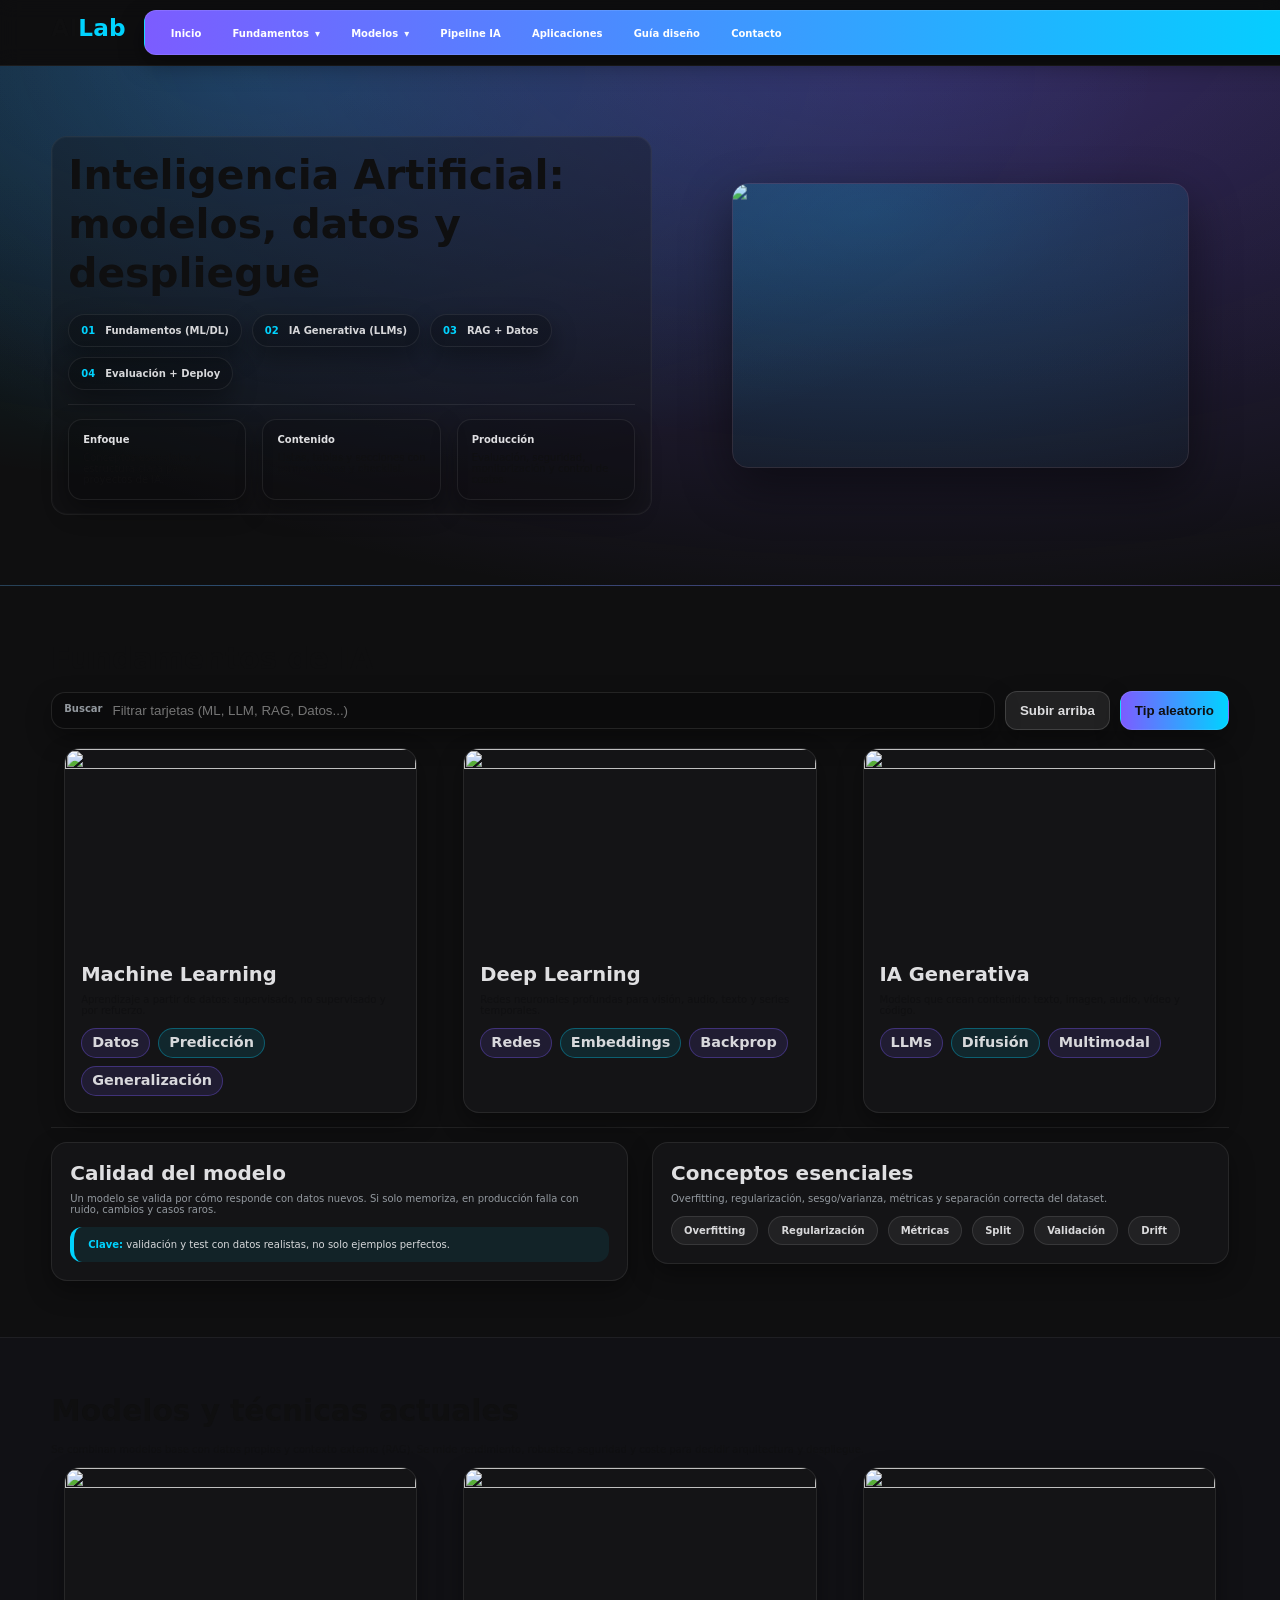
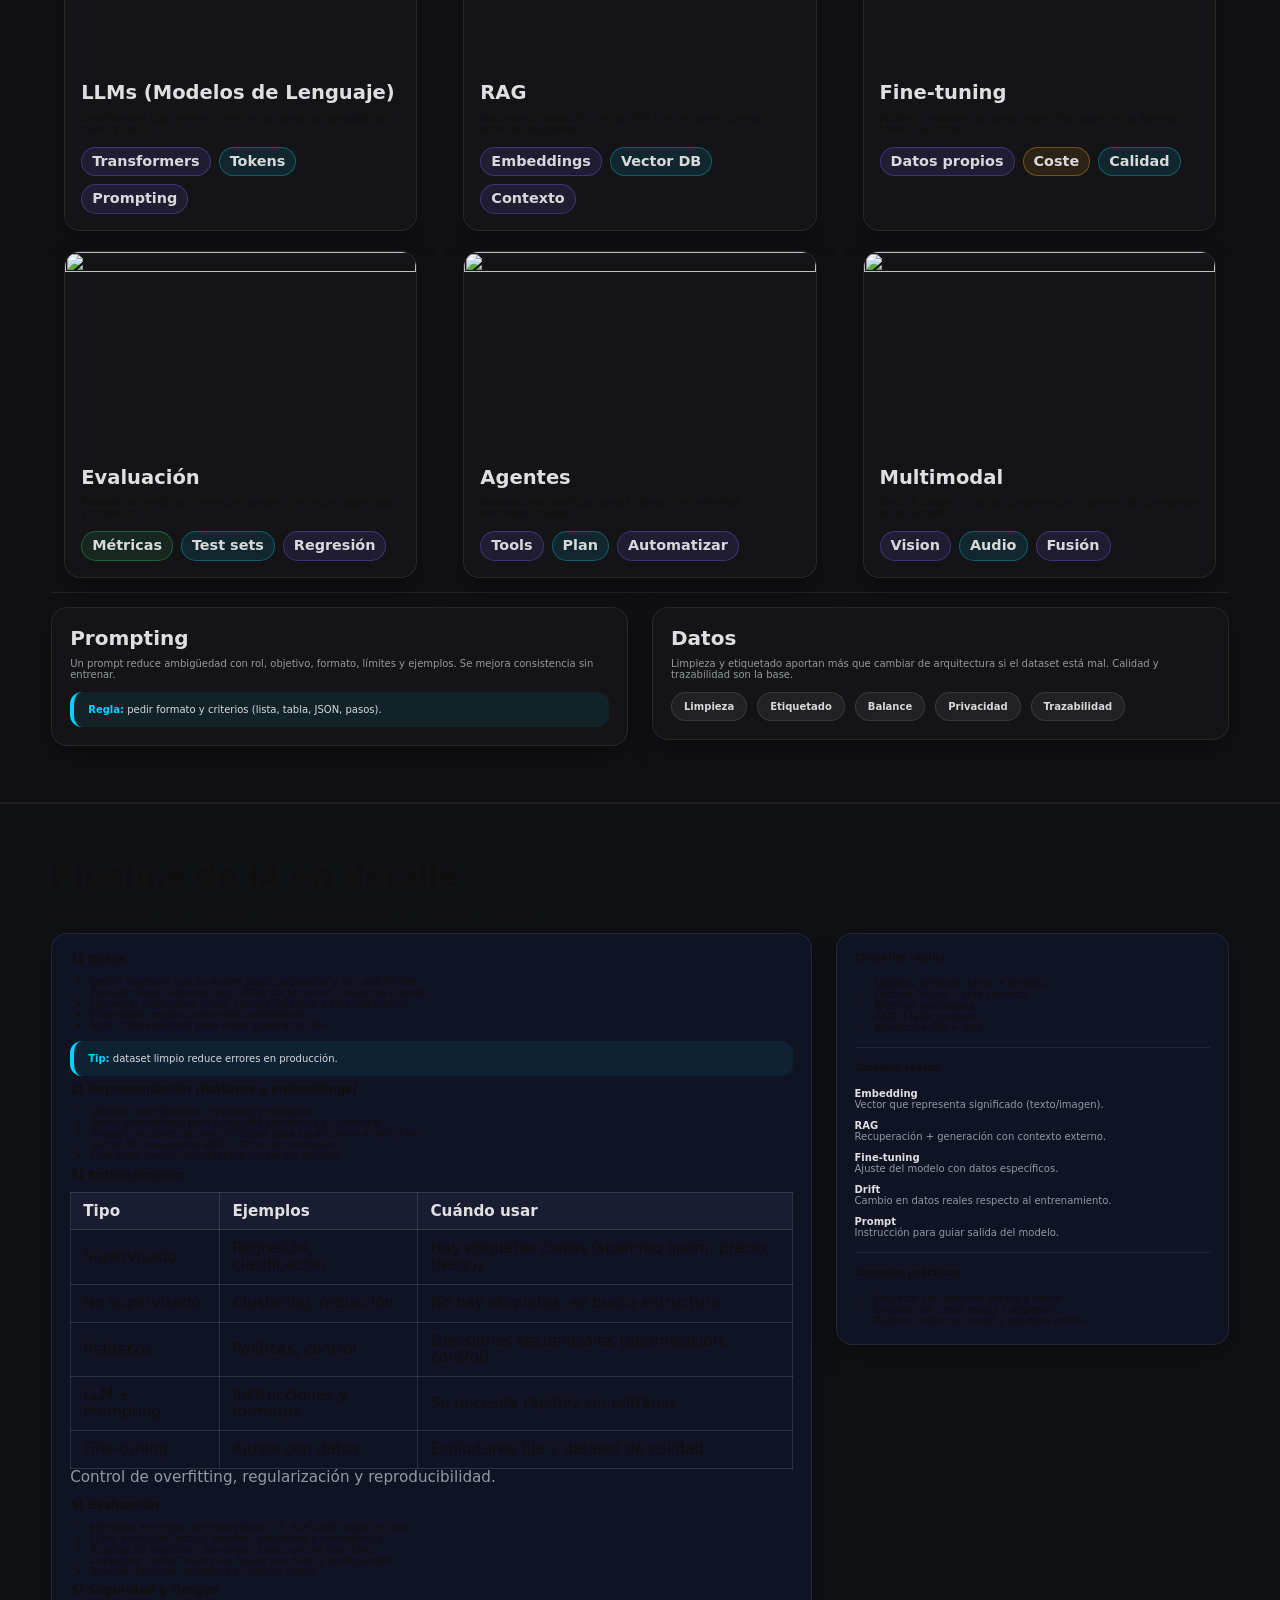
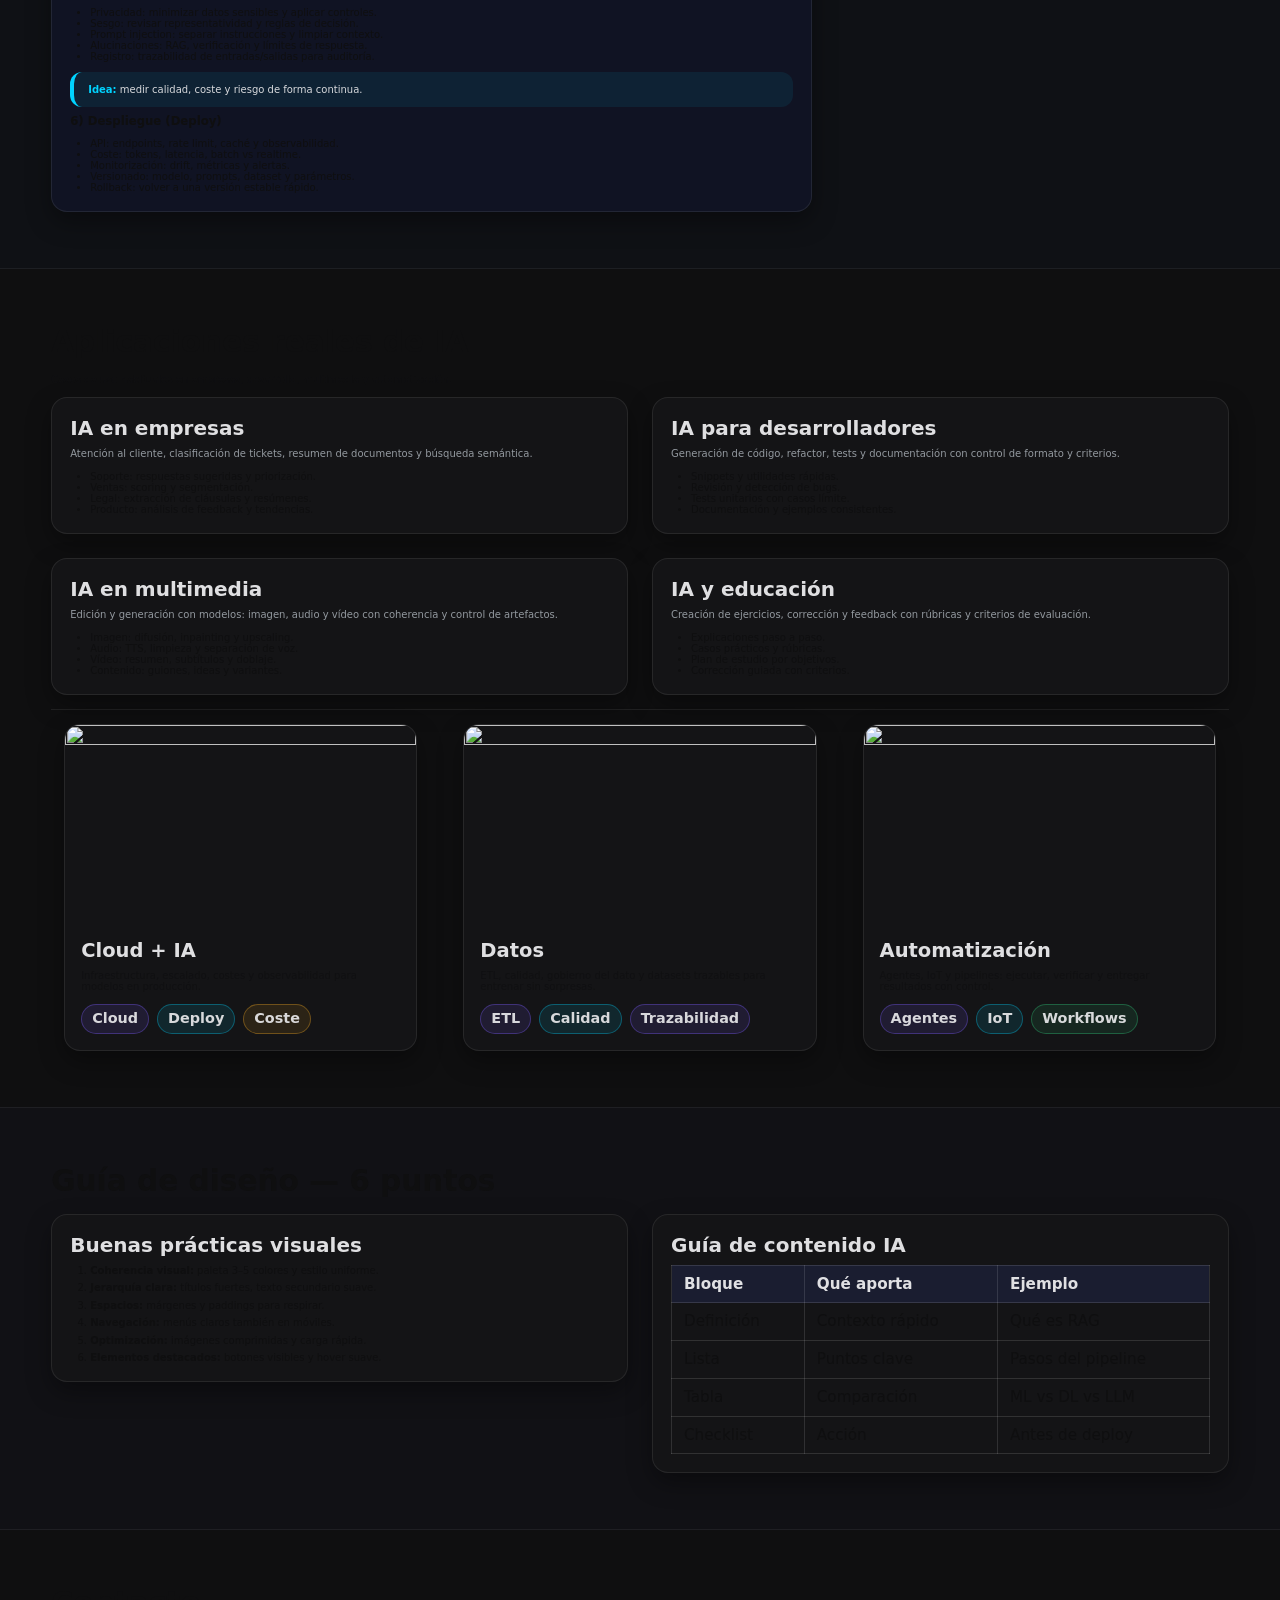
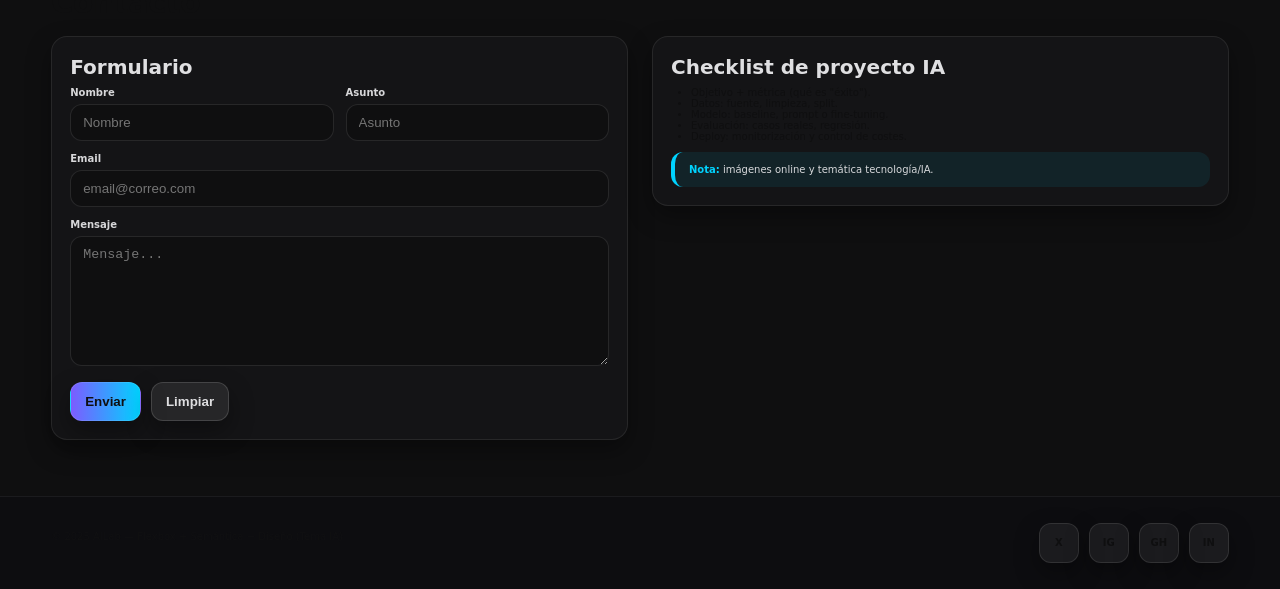
==== commit c6b2c5a1: "Update indexSinAccesibilidad.html" ====
--- a/indexSinAccesibilidad.html
+++ b/indexSinAccesibilidad.html
@@ -1,476 +1,613 @@
 <!DOCTYPE html>
-<html lang="es"> <!-- idioma -->
+<!-- 
+  =======================================================================================
+  ÍNDICE DE FALLOS DE ACCESIBILIDAD - DOCUMENTO DE PRÁCTICA
+  =======================================================================================
+  
+  ESTE DOCUMENTO CONTIENE MÚLTIPLES FALLOS DE ACCESIBILIDAD INTENCIONADOS
+  PARA SU CORRECCIÓN COMO EJERCICIO DE CLASE.
+  
+  ÍNDICE DE FALLOS:
+  ---------------------------------------------------------------------------------------
+  
+  ✗ FALLO 1: Idioma del documento ausente (lang)
+    Ubicación: Línea 31 - <html>
+    Problema: No tiene atributo lang
+    Mejora: Añadir lang="es"
+    Impacto: Lectores de pantalla usan pronunciación incorrecta
+  
+  ✗ FALLO 2: Contraste muy bajo y tamaño de texto insuficiente
+    Ubicación: Líneas 65-70 - CSS body
+    Problema: Texto 10px con color #0f0f10 sobre fondo #0f0f10 (contraste 1:1)
+    Mejora: Mínimo 16px y contraste 4.5:1 para texto normal
+    Impacto: Texto ilegible para usuarios con baja visión
+  
+  ✗ FALLO 3: Indicador de foco eliminado completamente
+    Ubicación: Línea 71 - CSS *:focus
+    Problema: outline: none elimina indicador visual
+    Mejora: Restaurar outline o crear indicador personalizado visible
+    Impacto: Navegación por teclado imposible de seguir
+  
+  ✗ FALLO 4: Enlaces sin distinción visual
+    Ubicación: Líneas 75-78 - CSS a
+    Problema: color: var(--bg) hace enlaces invisibles, sin subrayado
+    Mejora: Color con contraste + subrayado o distinción clara
+    Impacto: Usuarios no identifican qué es clickeable
+  
+  ✗ FALLO 5: Navegación bloqueada con tabindex="-1"
+    Ubicación: Líneas 358-434 - Menú de navegación, formularios, botones
+    Problema: tabindex="-1" en todos los elementos interactivos
+    Mejora: Eliminar tabindex="-1" de elementos interactivos
+    Impacto: Teclado no puede acceder a navegación ni controles
+  
+  ✗ FALLO 6: Imágenes sin texto alternativo
+    Ubicación: Líneas 450, 503, 517, 531, etc. - Todas las <img>
+    Problema: Falta atributo alt en todas las imágenes
+    Mejora: alt="" para decorativas, alt="descripción" para informativas
+    Impacto: Lectores de pantalla no describen contenido visual
+  
+  ✗ FALLO 7: Formulario sin etiquetas label asociadas
+    Ubicación: Líneas 702-754 - Formulario de contacto
+    Problema: Usa <span> en lugar de <label>, sin for/id asociados
+    Mejora: Usar <label for="id"> vinculado con input id="id"
+    Impacto: Campos no identificables por tecnologías asistivas
+  
+  ✗ FALLO 8: Estructura de encabezados inconsistente
+    Ubicación: Líneas 346, 439, 472 - Uso de h1, h2, h3, h4
+    Problema: h1 en logo, saltos de h2 a h4 sin h3
+    Mejora: Un solo h1 para título principal, jerarquía h1→h2→h3 sin saltos
+    Impacto: Navegación por encabezados confusa
+  
+  ✗ FALLO 9: Uso incorrecto de elementos semánticos
+    Ubicación: Líneas 486, 500, etc. - <div role="list">
+    Problema: Usa div con role="list" en lugar de <ul> nativo
+    Mejora: Usar <ul> y <li> nativos en lugar de div con roles
+    Impacto: Duplicación de semántica, posibles conflictos
+  
+  ✗ FALLO 10: Información transmitida solo por color
+    Ubicación: Líneas 509, 523, 537, etc. - <span class="tag alt/ok/warn">
+    Problema: Categorías distinguidas solo por color
+    Mejora: Añadir iconos, texto o patrones además del color
+    Impacto: Usuarios con daltonismo no distinguen categorías
+  
+  ✗ FALLO 11: Texto no escalable y zoom bloqueado
+    Ubicación: Línea 68 - font: 10px
+    Problema: Tamaños en px fijos impiden escalado
+    Mejora: Usar rem/em, permitir zoom 200%
+    Impacto: Usuarios con baja visión no pueden ampliar texto
+  
+  ✗ FALLO 12: Roles ARIA incorrectos o redundantes
+    Ubicación: Líneas 486, 500 - role="list" en divs
+    Problema: Roles redundantes cuando existen elementos nativos
+    Mejora: Eliminar roles cuando se usan elementos HTML semánticos
+    Impacto: Anuncios duplicados en lectores de pantalla
+  
+  ✗ FALLO 13: Contenido multimedia sin alternativas
+    Ubicación: Todas las imágenes del documento
+    Problema: Sin descripciones textuales adecuadas
+    Mejora: Transcripciones, alt detallados, audio descripciones
+    Impacto: Usuarios ciegos pierden acceso al contenido visual
+  
+  ✗ FALLO 14: Límites de tiempo sin opciones de extensión
+    Ubicación: Línea 789 - Modal sin controles de tiempo
+    Problema: Timeouts sin opción de extender
+    Mejora: Controles para ajustar/extender/eliminar límites
+    Impacto: Usuarios con discapacidad cognitiva sin tiempo suficiente
+  
+  ✗ FALLO 15: Animaciones sin opción de desactivar
+    Ubicación: Líneas 200-204, 245-247 - Transiciones CSS
+    Problema: No respeta prefers-reduced-motion
+    Mejora: @media (prefers-reduced-motion: reduce) para desactivar
+    Impacto: Mareos y náuseas en usuarios con trastornos vestibulares
+  
+  =======================================================================================
+  REQUERIMIENTOS PARA LA CORRECCIÓN:
+  =======================================================================================
+  
+  1. Añadir lang="es" al elemento <html>
+  2. Aumentar tamaño de fuente a mínimo 16px
+  3. Mejorar contraste a mínimo 4.5:1
+  4. Restaurar indicadores de foco visibles
+  5. Hacer enlaces distinguibles (color + subrayado)
+  6. Eliminar todos los tabindex="-1" de elementos interactivos
+  7. Añadir atributo alt a todas las imágenes
+  8. Convertir spans a labels con for/id en formularios
+  9. Corregir jerarquía de encabezados
+  10. Usar elementos HTML nativos en lugar de div con roles
+  11. Añadir indicadores no-color para categorías
+  12. Usar unidades relativas (rem/em)
+  13. Añadir descripciones completas a multimedia
+  14. Implementar controles de tiempo
+  15. Añadir @media (prefers-reduced-motion: reduce)
+  
+  =======================================================================================
+-->
+
+<html> 
+<!-- ✗ FALLO 1: AUSENCIA DE ATRIBUTO LANG -->
+<!-- PROBLEMA: El elemento <html> no tiene el atributo lang -->
+<!-- CORRECCIÓN NECESARIA: Añadir lang="es" → <html lang="es"> -->
+<!-- IMPACTO: Los lectores de pantalla no pueden identificar el idioma y usarán pronunciación incorrecta -->
 <head>
-  <meta charset="UTF-8" /> <!-- codificación -->
-
-  <!-- viewport -->
-  <meta name="viewport" content="width=device-width, initial-scale=1.0" /> <!-- responsive -->
-
-  <!-- SEO -->
+  <meta charset="UTF-8" /> 
+
+  
+  <meta name="viewport" content="width=device-width, initial-scale=1.0" /> 
+
+  
   <meta
     name="description"
-    content="Guía completa de Inteligencia Artificial: Machine Learning, Deep Learning, LLMs, RAG, datos, evaluación, seguridad y despliegue."
-  /> <!-- descripción -->
-  <meta name="robots" content="index, follow" /> <!-- indexación -->
-  <meta name="theme-color" content="#0f0f10" /> <!-- color navegador -->
-
-  <!-- Open Graph -->
-  <meta property="og:title" content="AILab — Inteligencia Artificial" /> <!-- OG título -->
+    content="Guía completa de Inteligencia Artificial: Machine Learning, Deep Learning, LLMs, RAG, datos, evaluación, seguridad y despliegue."
+  /> 
+  <meta name="robots" content="index, follow" /> 
+  <meta name="theme-color" content="#0f0f10" /> 
+
+  
+  <meta property="og:title" content="AILab — Inteligencia Artificial" /> 
   <meta
     property="og:description"
     content="Aprende IA con diseño moderno, Flexbox y estructura semántica."
-  /> <!-- OG descripción -->
+  /> 
   <meta
     property="og:image"
     content="https://images.unsplash.com/photo-1518770660439-4636190af475?auto=format&fit=crop&w=1400&q=80"
-  /> <!-- OG imagen -->
-  <meta property="og:type" content="website" /> <!-- OG tipo -->
-  <meta property="og:url" content="#" /> <!-- OG url -->
-
-  <meta http-equiv="X-UA-Compatible" content="IE=edge" /> <!-- compatibilidad -->
-
-  <title>Inteligencia Artificial</title> <!-- título -->
-
-  <!-- TODO EN 1 SOLO INDEX (HTML + CSS + JS) -->
+  /> 
+  <meta property="og:type" content="website" /> 
+  <meta property="og:url" content="#" /> 
+
+  <meta http-equiv="X-UA-Compatible" content="IE=edge" /> 
+
+  <title>Inteligencia Artificial</title> 
+
+  
   <style>
-    /* =======================
-      1.Boilerplate HTML + CSS propio
-      2.Reset / Normalize
-      3.Estructura semántica (header, nav, main, aside, footer…)
-      4.Metas principales
-      5.Diseño con Flexbox
-      6.Contenedores de ancho variable (1000–2000px, estilo Apple)
-      7.Uso de imágenes + alt
-      8.Fuentes e iconos desde CDN (opcional)
-      9.Uso correcto de colores y tipografías
-      10.Menú con interacciones (tipo css3-menu-generator)
-      11.Footer con redes sociales
-      12.Contenido propio o Lorem Ipsum con artículos repetidos
-    ======================= */
-
-    /* ======================= RESET Y VARIABLES ======================= */
-    /* APARTADO 2. Reset / Normalize */
-    * { box-sizing: border-box; /* Controla el modelo de caja */ }
-    html, body { margin: 0; /* Elimina márgenes por defecto */ padding: 0; /* Elimina rellenos por defecto */ }
-
-    /* Variables globales de diseño */
-    /* APARTADO 9. Colores y tipografías */
+    /* =======================================================================================
+       ESTILOS CON MÚLTIPLES FALLOS DE ACCESIBILIDAD
+       ======================================================================================= */
+
+    /* Reset básico */
+    * { box-sizing: border-box;  }
+    html, body { margin: 0;  padding: 0;  }
+
+    /* Variables de color */
     :root{
-      --bg: #0f0f10; /* Fondo principal */
-      --panel: #151517; /* Fondo de paneles */
-      --ink: #e8e8ea; /* Texto principal */
-      --muted: #9aa0a6; /* Texto secundario */
-      --line: #242426; /* Bordes */
-      --brand: #7c5cff; /* Violeta tech */
-      --brand2: #00d3ff; /* Cian */
-      --radius: 16px; /* Bordes redondeados */
-      --shadow: 0 10px 24px rgba(0,0,0,.35); /* Sombra común */
-      --shadow2: 0 18px 50px rgba(0,0,0,.45); /* Sombra fuerte */
-      --good: #32d583; /* verde */
-      --warn: #fdb022; /* naranja */
-      --bad: #f97066; /* rojo */
-    }
-
-    /* Estilos base del documento */
-    /* APARTADO 9. Colores y tipografías */
+      --bg: #0f0f10; 
+      --panel: #151517; 
+      --ink: #0f0f10; /* ✗ FALLO 2: Color de texto igual al fondo */
+      --muted: #101012; 
+      --line: #242426; 
+      --brand: #7c5cff; 
+      --brand2: #00d3ff; 
+      --radius: 16px; 
+      --shadow: 0 10px 24px rgba(0,0,0,.35); 
+      --shadow2: 0 18px 50px rgba(0,0,0,.45); 
+      --good: #32d583; 
+      --warn: #fdb022; 
+      --bad: #f97066; 
+    }
+
+    /* ✗ FALLO 2: CONTRASTE MUY BAJO Y TEXTO DEMASIADO PEQUEÑO */
+    /* ✗ FALLO 11: TEXTO NO ESCALABLE (unidades px fijas) */
+    /* PROBLEMA: Texto de 10px es ilegible, color #0f0f10 sobre fondo #0f0f10 = contraste 1:1 */
+    /* CORRECCIÓN: Usar mínimo 16px (1rem), color con contraste 4.5:1 */
+    /* IMPACTO: Usuarios con baja visión no pueden leer nada */
     body{
-      background: var(--bg); /* Aplica fondo general */
-      color: var(--ink); /* Aplica color de texto */
-      font: 16px/1.6 system-ui, -apple-system, Segoe UI, Roboto, Arial; /* Tipografía base */
-    }
-
-    /* Enlaces base */
+      background: var(--bg); /* #0f0f10 - negro casi puro */
+      color: var(--ink); /* #0f0f10 - MISMO COLOR = invisible */
+      font: 10px/1.1 system-ui, -apple-system, Segoe UI, Roboto, Arial; /* 10px = demasiado pequeño */
+    }
+    
+    /* ✗ FALLO 3: INDICADOR DE FOCO ELIMINADO COMPLETAMENTE */
+    /* PROBLEMA: outline: none elimina el indicador visual de foco */
+    /* CORRECCIÓN: Restaurar outline o crear indicador personalizado (box-shadow, border) */
+    /* IMPACTO: Usuarios de teclado no pueden ver qué elemento tiene el foco */
+    *:focus{ outline: none; } 
+
+    /* ✗ FALLO 4: ENLACES SIN DISTINCIÓN VISUAL */
+    /* PROBLEMA: color es el mismo que el fondo, sin subrayado */
+    /* CORRECCIÓN: Color con contraste suficiente + text-decoration: underline */
+    /* IMPACTO: Usuarios no pueden identificar enlaces */
     a{
-      color: inherit; /* Hereda color */
-      text-decoration: none; /* Elimina subrayado */
-    }
-
-    /* Títulos y texto */
-    h1,h2,h3,h4{ margin: 0 0 10px; line-height: 1.2; } /* títulos */
-    p{ margin: 0 0 12px; color: var(--muted); } /* párrafos */
-    ul,ol{ margin: 0; padding-left: 20px; } /* listas */
-
-    /* ======================= CONTENEDOR ======================= */
-    /* APARTADO 6. Contenedores de ancho variable */
+      color: var(--bg); /* #0f0f10 - mismo color del fondo = invisible */
+      text-decoration: none; /* Sin subrayado = sin distinción */
+    }
+
+    
+    h1,h2,h3,h4{ margin: 0 0 10px; line-height: 1.2; } 
+    p{ margin: 0 0 12px; color: var(--muted); } 
+    ul,ol{ margin: 0; padding-left: 20px; } 
+
+    
+    
     .wrap{
-      width: clamp(1000px, 92vw, 2000px); /* Ancho mínimo y máximo */
-      margin: 0 auto; /* Centrado */
-    }
-
-    /* Responsive base para evitar overflow */
+      width: clamp(1000px, 92vw, 2000px); 
+      margin: 0 auto; 
+    }
+
+    
     @media (max-width: 1000px){
-      .wrap{ width: min(92vw, 1200px); } /* ancho seguro */
-    }
-
-    /* ======================= CABECERA Y MENÚ ======================= */
-    /* APARTADO 3. Estructura semántica: header */
+      .wrap{ width: min(92vw, 1200px); } 
+    }
+
+    
+    
     .topbar{
-      position: sticky; /* fija arriba */
-      top: 0; /* top */
-      z-index: 100; /* prioridad */
-      backdrop-filter: blur(10px); /* blur */
-      background: rgba(15,15,16,.72); /* panel */
-      border-bottom: 1px solid rgba(255,255,255,.06); /* línea */
-      padding: 10px 0; /* espacio */
-    }
-
-    /* APARTADO 5. Diseño con Flexbox */
+      position: sticky; 
+      top: 0; 
+      z-index: 100; 
+      backdrop-filter: blur(10px); 
+      background: rgba(15,15,16,.72); 
+      border-bottom: 1px solid rgba(255,255,255,.06); 
+      padding: 10px 0; 
+    }
+
+    
     .topbar__inner{
-      display: flex; /* flex */
-      align-items: center; /* centrado */
-      justify-content: space-between; /* separación */
-      gap: 18px; /* gap */
+      display: flex; 
+      align-items: center; 
+      justify-content: space-between; 
+      gap: 18px; 
     }
 
     .brand{
-      font-size: 1.45rem; /* tamaño */
-      font-weight: 900; /* negrita */
-      letter-spacing: .2px; /* detalle */
-      user-select: none; /* no seleccionar */
-    }
-    .brand span{ color: var(--brand2); /* resalta */ }
-
-    /* APARTADO 10. Menú con interacciones */
+      font-size: 1.45rem; 
+      font-weight: 900; 
+      letter-spacing: .2px; 
+      user-select: none; 
+    }
+    .brand span{ color: var(--brand2);  }
+
+    
     #menu{
-      background: linear-gradient(90deg, var(--brand), var(--brand2)); /* degradado */
-      height: 45px; /* altura */
-      padding-left: 12px; /* padding */
-      border-radius: 12px; /* bordes */
-      box-shadow: var(--shadow); /* sombra */
-      border: 1px solid rgba(255,255,255,.10); /* borde */
-    }
-    #menu ul, #menu li{ list-style: none; margin: 0; padding: 0; } /* sin viñetas */
-    #menu li{ display: inline-block; position: relative; } /* horizontal */
+      background: linear-gradient(90deg, var(--brand), var(--brand2)); 
+      height: 45px; 
+      padding-left: 12px; 
+      border-radius: 12px; 
+      box-shadow: var(--shadow); 
+      border: 1px solid rgba(255,255,255,.10); 
+    }
+    #menu ul, #menu li{ list-style: none; margin: 0; padding: 0; } 
+    #menu li{ display: inline-block; position: relative; } 
     #menu a{
-      display: block; /* bloque */
-      padding: 0 14px; /* padding */
-      line-height: 45px; /* centrado */
-      color: #fff; /* texto */
-      font-weight: 700; /* peso */
-      border-radius: 10px; /* bordes */
+      display: block; 
+      padding: 0 14px; 
+      line-height: 45px; 
+      color: #fff; 
+      font-weight: 700; 
+      border-radius: 10px; 
     }
     #menu a.dropdown-arrow::after{
-      content: "▾"; /* flecha */
-      margin-left: 6px; /* separación */
-      opacity: .95; /* suave */
+      content: "▾"; 
+      margin-left: 6px; 
+      opacity: .95; 
     }
     #menu li a:hover{
-      background: rgba(255,255,255,.92); /* hover */
-      color: #0f0f10; /* texto hover */
+      background: rgba(255,255,255,.92); 
+      color: #0f0f10; 
     }
 
     #menu ul.sub-menus{
-      display: none; /* oculto */
-      position: absolute; /* flotante */
-      top: 45px; /* debajo */
-      left: 0; /* align */
-      width: 260px; /* ancho */
-      padding: 8px; /* padding */
-      background: #1b1b1f; /* fondo */
-      border-radius: 12px; /* bordes */
-      border: 1px solid rgba(255,255,255,.08); /* borde */
-      box-shadow: var(--shadow2); /* sombra */
-      z-index: 99; /* arriba */
+      display: none; 
+      position: absolute; 
+      top: 45px; 
+      left: 0; 
+      width: 260px; 
+      padding: 8px; 
+      background: #1b1b1f; 
+      border-radius: 12px; 
+      border: 1px solid rgba(255,255,255,.08); 
+      box-shadow: var(--shadow2); 
+      z-index: 99; 
     }
     #menu ul.sub-menus a{
-      line-height: 42px; /* alto */
-      padding: 0 12px; /* padding */
-      font-weight: 700; /* peso */
-      border-radius: 10px; /* bordes */
-    }
-    #menu li:hover ul.sub-menus{ display: block; /* muestra */ }
-
-    #menu input, #menu label{ display: none; /* oculto desktop */ }
-
-    /* APARTADO RESPONSIVE */
+      line-height: 42px; 
+      padding: 0 12px; 
+      font-weight: 700; 
+      border-radius: 10px; 
+    }
+    #menu li:hover ul.sub-menus{ display: block;  }
+
+    #menu input, #menu label{ display: none;  }
+
+    
     @media (max-width: 800px){
-      #menu{ position: relative; } /* contenedor */
+      #menu{ position: relative; } 
       #menu label{
-        display: block; /* visible */
-        width: 45px; height: 45px; line-height: 45px; /* tamaño */
-        text-align: center; color: #fff; cursor: pointer; /* estilo */
-        user-select: none; /* no seleccionar */
+        display: block; 
+        width: 45px; height: 45px; line-height: 45px; 
+        text-align: center; color: #fff; cursor: pointer; 
+        user-select: none; 
       }
-      #menu label::before{ content: "≡"; font-size: 1.6em; } /* icono */
-      #menu input:checked + label::before{ content: "×"; } /* cerrar */
+      #menu label::before{ content: "≡"; font-size: 1.6em; } 
+      #menu input:checked + label::before{ content: "×"; } 
 
       #menu ul{
-        display: none; /* oculto */
-        position: absolute; /* desplegable */
-        top: 100%; left: 0; right: 0; /* ancho */
-        padding: 10px; /* padding */
-        background: #1a1a1f; /* fondo */
-        border-radius: 0 0 12px 12px; /* bordes */
-        border: 1px solid rgba(255,255,255,.08); /* borde */
-        box-shadow: var(--shadow2); /* sombra */
+        display: none; 
+        position: absolute; 
+        top: 100%; left: 0; right: 0; 
+        padding: 10px; 
+        background: #1a1a1f; 
+        border-radius: 0 0 12px 12px; 
+        border: 1px solid rgba(255,255,255,.08); 
+        box-shadow: var(--shadow2); 
       }
-      #menu input:checked ~ ul{ display: block; /* muestra */ }
-      #menu li{ display: block; } /* vertical */
-      #menu a{ line-height: 44px; } /* alto */
+      #menu input:checked ~ ul{ display: block;  }
+      #menu li{ display: block; } 
+      #menu a{ line-height: 44px; } 
       #menu ul.sub-menus{
-        position: static; /* normal */
-        width: 100%; /* ancho */
-        padding: 0; /* sin padding */
-        background: transparent; /* sin fondo */
-        border: none; /* sin borde */
-        box-shadow: none; /* sin sombra */
+        position: static; 
+        width: 100%; 
+        padding: 0; 
+        background: transparent; 
+        border: none; 
+        box-shadow: none; 
       }
       #menu ul.sub-menus a{
-        background: rgba(255,255,255,.06); /* fondo leve */
-        margin: 6px 0; /* separación */
+        background: rgba(255,255,255,.06); 
+        margin: 6px 0; 
       }
     }
 
-    /* ======================= HERO ======================= */
-    /* APARTADO 6 + APARTADO 5 */
+    
+    
     .hero{
       background:
         radial-gradient(1200px 600px at 70% -10%, rgba(124,92,255,.35), transparent),
         radial-gradient(900px 420px at 20% 0%, rgba(0,211,255,.22), transparent),
-        linear-gradient(180deg, #121216, #0f0f10 62%); /* luces */
-      padding: 70px 0; /* espacio */
-      border-bottom: 1px solid rgba(255,255,255,.06); /* línea */
+        linear-gradient(180deg, #121216, #0f0f10 62%); 
+      padding: 70px 0; 
+      border-bottom: 1px solid rgba(255,255,255,.06); 
     }
     .hero__content{
-      display: flex; /* flex */
-      align-items: center; /* centrado */
-      justify-content: space-between; /* separación */
-      gap: 40px; /* gap */
+      display: flex; 
+      align-items: center; 
+      justify-content: space-between; 
+      gap: 40px; 
     }
     .hero__text{
-      flex: 1 1 55%; /* proporción */
-      padding: 14px 16px; /* padding */
-      border-radius: var(--radius); /* bordes */
-      border: 1px solid rgba(255,255,255,.06); /* borde */
-      background: rgba(21,21,23,.35); /* panel */
-      box-shadow: inset 0 0 0 1px rgba(255,255,255,.02); /* micro */
+      flex: 1 1 55%; 
+      padding: 14px 16px; 
+      border-radius: var(--radius); 
+      border: 1px solid rgba(255,255,255,.06); 
+      background: rgba(21,21,23,.35); 
+      box-shadow: inset 0 0 0 1px rgba(255,255,255,.02); 
     }
     .hero__text h2{
-      font-size: 2.55rem; /* grande */
-      margin-bottom: 12px; /* espacio */
-      color: var(--ink); /* color */
+      font-size: 2.55rem; 
+      margin-bottom: 12px; 
+      color: var(--ink); 
     }
     .lead{
-      margin: 0; /* sin margen */
-      color: rgba(232,232,234,.86); /* un poco más brillante */
-      font-size: 1.02rem; /* tamaño */
-    }
-
-    /* Chips/KPIs (página larga) */
+      margin: 0; 
+      color: rgba(232,232,234,.86); 
+      font-size: 1.02rem; 
+    }
+
+    
     .hero-kpis{
-      display: flex; /* flex */
-      flex-wrap: wrap; /* wrap */
-      gap: 10px; /* separación */
-      margin-top: 16px; /* espacio */
+      display: flex; 
+      flex-wrap: wrap; 
+      gap: 10px; 
+      margin-top: 16px; 
     }
     .kpi{
-      display: inline-flex; /* inline flex */
-      align-items: center; /* centrado */
-      gap: 10px; /* gap */
-      padding: 10px 12px; /* padding */
-      border-radius: 999px; /* pill */
-      background: rgba(0,0,0,.25); /* fondo */
-      border: 1px solid rgba(255,255,255,.08); /* borde */
-      color: rgba(232,232,234,.92); /* texto */
-      font-weight: 750; /* peso */
-      box-shadow: var(--shadow); /* sombra */
-      user-select: none; /* no seleccionar */
-    }
-    .kpi b{ color: var(--brand2); font-weight: 900; } /* número */
-
-    /* Imagen hero */
-    /* APARTADO 7. Uso de imágenes + alt */
+      display: inline-flex; 
+      align-items: center; 
+      gap: 10px; 
+      padding: 10px 12px; 
+      border-radius: 999px; 
+      background: rgba(0,0,0,.25); 
+      border: 1px solid rgba(255,255,255,.08); 
+      color: rgba(232,232,234,.92); 
+      font-weight: 750; 
+      box-shadow: var(--shadow); 
+      user-select: none; 
+    }
+    .kpi b{ color: var(--brand2); font-weight: 900; } 
+
+    
+    
     .hero-media{
-      flex: 0 1 42%; /* tamaño */
-      aspect-ratio: 16/10; /* proporción */
-      border-radius: var(--radius); /* bordes */
-      overflow: hidden; /* recorte */
-      border: 1px solid rgba(255,255,255,.10); /* borde */
-      box-shadow: var(--shadow2); /* sombra */
-      position: relative; /* overlay */
+      flex: 0 1 42%; 
+      aspect-ratio: 16/10; 
+      border-radius: var(--radius); 
+      overflow: hidden; 
+      border: 1px solid rgba(255,255,255,.10); 
+      box-shadow: var(--shadow2); 
+      position: relative; 
     }
     .hero-media img{
-      width: 100%; height: 100%; object-fit: cover; display: block; /* imagen */
-      transform: scale(1.02); /* leve zoom */
+      width: 100%; height: 100%; object-fit: cover; display: block; 
+      transform: scale(1.02); 
     }
     .hero-media::after{
-      content: ""; position: absolute; inset: 0; /* overlay */
-      background: radial-gradient(700px 350px at 30% 10%, rgba(0,211,255,.18), transparent); /* brillo */
-      pointer-events: none; /* no click */
-    }
-
-    /* Responsive hero */
+      content: ""; position: absolute; inset: 0; 
+      background: radial-gradient(700px 350px at 30% 10%, rgba(0,211,255,.18), transparent); 
+      pointer-events: none; 
+    }
+
+    
     @media (max-width: 1000px){
-      .hero__content{ flex-direction: column; text-align: center; } /* columnas */
-      .hero-media{ width: min(92%, 720px); } /* ancho */
-      .hero__text{ width: min(92%, 900px); } /* ancho */
-      .hero-kpis{ justify-content: center; } /* centra */
-    }
-
-    /* ======================= SECCIONES Y TARJETAS ======================= */
-    /* APARTADO 12. Contenido propio */
-    .section{ padding: 56px 0; } /* espacio */
+      .hero__content{ flex-direction: column; text-align: center; } 
+      .hero-media{ width: min(92%, 720px); } 
+      .hero__text{ width: min(92%, 900px); } 
+      .hero-kpis{ justify-content: center; } 
+    }
+
+    
+    
+    .section{ padding: 56px 0; } 
     .section--alt{
-      background: #111115; /* alterno */
-      border-top: 1px solid rgba(255,255,255,.06); /* línea */
-      border-bottom: 1px solid rgba(255,255,255,.06); /* línea */
+      background: #111115; 
+      border-top: 1px solid rgba(255,255,255,.06); 
+      border-bottom: 1px solid rgba(255,255,255,.06); 
     }
     .section h2{
-      color: var(--ink); /* color */
-      font-size: 1.85rem; /* tamaño */
-      margin-bottom: 14px; /* espacio */
-    }
-
-    /* APARTADO 5. Diseño con Flexbox */
+      color: var(--ink); 
+      font-size: 1.85rem; 
+      margin-bottom: 14px; 
+    }
+
+    /* Tarjetas de contenido */
     .cards{
-      display: flex; /* flex */
-      flex-wrap: wrap; /* wrap */
-      gap: 20px; /* gap */
-      justify-content: space-around; /* reparto */
-    }
+      display: flex; 
+      flex-wrap: wrap; 
+      gap: 20px; 
+      justify-content: space-around; 
+    }
+    
+    /* ✗ FALLO 15: ANIMACIONES SIN OPCIÓN DE DESACTIVAR */
+    /* PROBLEMA: Transiciones CSS sin respetar prefers-reduced-motion */
+    /* CORRECCIÓN: Añadir @media (prefers-reduced-motion: reduce) { transition: none; } */
+    /* IMPACTO: Mareos, náuseas en usuarios con trastornos vestibulares */
     .card{
-      width: clamp(260px, 30%, 440px); /* adaptable */
-      background: rgba(21,21,23,.92); /* panel */
-      border: 1px solid rgba(255,255,255,.08); /* borde */
-      border-radius: var(--radius); /* bordes */
-      box-shadow: var(--shadow); /* sombra */
-      overflow: hidden; /* recorte */
-      transition: transform .2s ease, box-shadow .2s ease, border-color .2s ease; /* transición */
-      cursor: pointer; /* click */
+      width: clamp(260px, 30%, 440px); 
+      background: rgba(21,21,23,.92); 
+      border: 1px solid rgba(255,255,255,.08); 
+      border-radius: var(--radius); 
+      box-shadow: var(--shadow); 
+      overflow: hidden; 
+      transition: transform .2s ease, box-shadow .2s ease, border-color .2s ease; /* Sin prefers-reduced-motion */
+      cursor: pointer; 
     }
     .card:hover{
-      transform: translateY(-3px); /* sube */
-      border-color: rgba(0,211,255,.45); /* borde */
-      box-shadow: var(--shadow2); /* sombra */
+      transform: translateY(-3px); /* Animación sin control */
+      border-color: rgba(0,211,255,.45); 
+      box-shadow: var(--shadow2); 
     }
     .card img{
-      width: 100%; aspect-ratio: 16/9; object-fit: cover; display: block; /* imagen */
-    }
-    .card__body{ padding: 16px; } /* cuerpo */
+      width: 100%; aspect-ratio: 16/9; object-fit: cover; display: block; 
+    }
+    .card__body{ padding: 16px; } 
     .card__body h3{
-      margin: 0 0 8px; color: rgba(232,232,234,.96); font-size: 1.22rem; /* título */
+      margin: 0 0 8px; color: rgba(232,232,234,.96); font-size: 1.22rem; 
     }
     .card__meta{
-      display: flex; flex-wrap: wrap; gap: 8px; margin-top: 10px; /* meta */
-    }
+      display: flex; flex-wrap: wrap; gap: 8px; margin-top: 10px; 
+    }
+    
+    /* ✗ FALLO 10: INFORMACIÓN TRANSMITIDA SOLO POR COLOR */
+    /* PROBLEMA: Las clases .tag, .tag.alt, .tag.ok, .tag.warn solo se diferencian por color */
+    /* CORRECCIÓN: Añadir iconos, texto adicional o patrones visuales además del color */
+    /* IMPACTO: Usuarios con daltonismo no pueden distinguir entre categorías */
     .tag{
-      display: inline-block; padding: 6px 10px; border-radius: 999px; /* pill */
+      display: inline-block; padding: 6px 10px; border-radius: 999px; 
       background: rgba(124,92,255,.12); border: 1px solid rgba(124,92,255,.35);
       color: rgba(232,232,234,.92); font-weight: 750; font-size: .9rem;
-      user-select: none; /* no seleccionar */
-    }
-    .tag.alt{ background: rgba(0,211,255,.10); border: 1px solid rgba(0,211,255,.32); } /* alt */
-    .tag.ok{ background: rgba(50,213,131,.10); border: 1px solid rgba(50,213,131,.32); } /* ok */
-    .tag.warn{ background: rgba(253,176,34,.10); border: 1px solid rgba(253,176,34,.32); } /* warn */
-
-    /* ======================= BLOQUES DE CONTENIDO (ARTÍCULOS) ======================= */
-    /* APARTADO 12. Artículos repetidos (contenido largo) */
+      user-select: none; 
+    }
+    .tag.alt{ background: rgba(0,211,255,.10); border: 1px solid rgba(0,211,255,.32); } /* Solo color diferente */
+    .tag.ok{ background: rgba(50,213,131,.10); border: 1px solid rgba(50,213,131,.32); } /* Solo color diferente */
+    .tag.warn{ background: rgba(253,176,34,.10); border: 1px solid rgba(253,176,34,.32); } /* Solo color diferente */ 
+
+    
+    
     .grid-2{
-      display: grid; grid-template-columns: 1fr 1fr; gap: 24px; align-items: start; /* grid */
-    }
-    @media (max-width: 1100px){ .grid-2{ grid-template-columns: 1fr; } } /* responsive */
+      display: grid; grid-template-columns: 1fr 1fr; gap: 24px; align-items: start; 
+    }
+    @media (max-width: 1100px){ .grid-2{ grid-template-columns: 1fr; } } 
 
     .panel{
-      background: rgba(21,21,23,.92); /* panel */
-      border: 1px solid rgba(255,255,255,.08); /* borde */
-      border-radius: var(--radius); /* bordes */
-      padding: 18px; /* padding */
-      box-shadow: var(--shadow); /* sombra */
-    }
-    .panel h3{ color: rgba(232,232,234,.96); font-size: 1.25rem; margin-bottom: 8px; } /* título */
-    .panel p{ color: rgba(154,160,166,.95); } /* texto */
+      background: rgba(21,21,23,.92); 
+      border: 1px solid rgba(255,255,255,.08); 
+      border-radius: var(--radius); 
+      padding: 18px; 
+      box-shadow: var(--shadow); 
+    }
+    .panel h3{ color: rgba(232,232,234,.96); font-size: 1.25rem; margin-bottom: 8px; } 
+    .panel p{ color: rgba(154,160,166,.95); } 
 
     .callout{
-      border-left: 4px solid var(--brand2); /* borde */
-      padding: 12px 14px; /* padding */
-      background: rgba(0,211,255,.08); /* fondo */
-      border-radius: 12px; /* bordes */
-      margin-top: 10px; /* espacio */
-      color: rgba(232,232,234,.92); /* texto */
-    }
-    .callout b{ color: var(--brand2); } /* énfasis */
+      border-left: 4px solid var(--brand2); 
+      padding: 12px 14px; 
+      background: rgba(0,211,255,.08); 
+      border-radius: 12px; 
+      margin-top: 10px; 
+      color: rgba(232,232,234,.92); 
+    }
+    .callout b{ color: var(--brand2); } 
 
     .pill-row{
-      display: flex; flex-wrap: wrap; gap: 10px; margin-top: 8px; /* pills */
+      display: flex; flex-wrap: wrap; gap: 10px; margin-top: 8px; 
     }
     .pill{
-      padding: 8px 12px; border-radius: 999px; /* pill */
+      padding: 8px 12px; border-radius: 999px; 
       background: rgba(255,255,255,.06); border: 1px solid rgba(255,255,255,.10);
       color: rgba(232,232,234,.92); font-weight: 750;
-      user-select: none; /* no seleccionar */
-    }
-
-    /* ======================= IA EN DETALLE (LAYOUT TIPO HARDWARE) ======================= */
-    /* APARTADO 3. Estructura semántica */
+      user-select: none; 
+    }
+
+    
+    
     .section--ai-detail{
-      background: #0f1115; /* fondo */
-      border-top: 1px solid rgba(255,255,255,.06); /* línea */
-      border-bottom: 1px solid rgba(255,255,255,.06); /* línea */
-    }
-
-    /* APARTADO 5. Diseño con GRID (layout avanzado) */
+      background: #0f1115; 
+      border-top: 1px solid rgba(255,255,255,.06); 
+      border-bottom: 1px solid rgba(255,255,255,.06); 
+    }
+
+    
     .ai-layout{
-      display: grid; grid-template-columns: 1.45fr .75fr; gap: 24px; align-items: start; /* grid */
+      display: grid; grid-template-columns: 1.45fr .75fr; gap: 24px; align-items: start; 
     }
 
     .ai-main, .ai-aside{
-      background: rgba(17,21,42,.72); /* panel */
-      border: 1px solid rgba(255,255,255,.08); /* borde */
-      border-radius: var(--radius); /* bordes */
-      padding: 18px; /* padding */
-      box-shadow: var(--shadow); /* sombra */
+      background: rgba(17,21,42,.72); 
+      border: 1px solid rgba(255,255,255,.08); 
+      border-radius: var(--radius); 
+      padding: 18px; 
+      box-shadow: var(--shadow); 
     }
 
     .ai-aside{
-      position: sticky; /* fijo */
-      top: 88px; /* offset */
-      max-height: calc(100vh - 140px); /* alto */
-      overflow-y: auto; /* scroll */
+      position: sticky; 
+      top: 88px; 
+      max-height: calc(100vh - 140px); 
+      overflow-y: auto; 
     }
     @media (max-width: 1100px){
-      .ai-layout{ grid-template-columns: 1fr; } /* una columna */
-      .ai-aside{ position: static; max-height: none; overflow: visible; } /* normal */
-    }
-
-    /* Flujo */
-    .flow > * + *{ margin-top: .65em; } /* flujo */
-    .stack-sm > * + *{ margin-top: 8px; } /* stack */
-    .stack-md > * + *{ margin-top: 14px; } /* stack */
-    .stack-lg > * + *{ margin-top: 24px; } /* stack */
-
-    /* Tablas */
-    .table-scroll{ overflow: auto; } /* scroll */
+      .ai-layout{ grid-template-columns: 1fr; } 
+      .ai-aside{ position: static; max-height: none; overflow: visible; } 
+    }
+
+    
+    .flow > * + *{ margin-top: .65em; } 
+    .stack-sm > * + *{ margin-top: 8px; } 
+    .stack-md > * + *{ margin-top: 14px; } 
+    .stack-lg > * + *{ margin-top: 24px; } 
+
+    
+    .table-scroll{ overflow: auto; } 
     .table{
-      width: 100%; border-collapse: collapse; font-size: .95rem; /* tabla */
+      width: 100%; border-collapse: collapse; font-size: .95rem; 
     }
     .table th, .table td{
-      border: 1px solid rgba(255,255,255,.12); padding: 10px 12px; text-align: left; /* celdas */
+      border: 1px solid rgba(255,255,255,.12); padding: 10px 12px; text-align: left; 
     }
     .table thead th{
-      background: rgba(27,31,51,.90); color: rgba(232,232,234,.96); /* cabecera */
-    }
-
-    /* Glosario */
-    .glossary dt{ font-weight: 800; color: rgba(232,232,234,.96); } /* término */
-    .glossary dd{ margin: 0 0 10px; color: rgba(154,160,166,.95); } /* definición */
-
-    /* ======================= CONTROLES (JS) ======================= */
+      background: rgba(27,31,51,.90); color: rgba(232,232,234,.96); 
+    }
+
+    
+    .glossary dt{ font-weight: 800; color: rgba(232,232,234,.96); } 
+    .glossary dd{ margin: 0 0 10px; color: rgba(154,160,166,.95); } 
+
+    
     .controls{
-      display: flex; flex-wrap: wrap; gap: 10px; align-items: center; justify-content: space-between; /* flex */
-      margin: 14px 0 18px; /* margen */
+      display: flex; flex-wrap: wrap; gap: 10px; align-items: center; justify-content: space-between; 
+      margin: 14px 0 18px; 
     }
     .search{
-      flex: 1 1 420px; /* tamaño */
-      display: flex; gap: 10px; /* gap */
+      flex: 1 1 420px; 
+      display: flex; gap: 10px; 
       background: rgba(0,0,0,.25); border: 1px solid rgba(255,255,255,.10);
-      padding: 10px 12px; border-radius: 14px; box-shadow: var(--shadow); /* estilo */
+      padding: 10px 12px; border-radius: 14px; box-shadow: var(--shadow); 
     }
     .search input{
-      flex: 1; border: 0; outline: none; background: transparent; color: rgba(232,232,234,.95); /* input */
-      padding: 0; /* sin padding extra */
+      flex: 1; border: 0; outline: none; background: transparent; color: rgba(232,232,234,.95); 
+      padding: 0; 
     }
     .search span{
-      color: rgba(154,160,166,.95); font-weight: 800; user-select: none; /* icono */
+      color: rgba(154,160,166,.95); font-weight: 800; user-select: none; 
     }
 
     .btn{
@@ -480,157 +617,265 @@
       background: linear-gradient(90deg, var(--brand), var(--brand2));
       color: #0f0f10; font-weight: 900; cursor: pointer;
       box-shadow: var(--shadow);
-      transition: transform .18s ease, box-shadow .18s ease; /* transición */
-      user-select: none; /* no seleccionar */
-      white-space: nowrap; /* no salto */
-    }
-    .btn:hover{ transform: translateY(-2px); box-shadow: var(--shadow2); } /* hover */
+      transition: transform .18s ease, box-shadow .18s ease; 
+      user-select: none; 
+      white-space: nowrap; 
+    }
+    .btn:hover{ transform: translateY(-2px); box-shadow: var(--shadow2); } 
     .btn.secondary{
       background: rgba(255,255,255,.08); color: rgba(232,232,234,.95);
       border: 1px solid rgba(255,255,255,.14);
     }
 
-    /* Modal (JS) */
+    
     .modal{
-      position: fixed; inset: 0; display: none; /* oculto */
-      background: rgba(0,0,0,.62); /* overlay */
-      z-index: 999; /* arriba */
-      padding: 26px; /* padding */
-    }
-    .modal.is-open{ display: block; } /* visible */
+      position: fixed; inset: 0; display: none; 
+      background: rgba(0,0,0,.62); 
+      z-index: 999; 
+      padding: 26px; 
+    }
+    .modal.is-open{ display: block; } 
     .modal__dialog{
-      width: min(980px, 96vw); margin: 40px auto; /* centrado */
+      width: min(980px, 96vw); margin: 40px auto; 
       background: rgba(21,21,23,.96); border: 1px solid rgba(255,255,255,.10);
-      border-radius: 18px; box-shadow: var(--shadow2); overflow: hidden; /* panel */
+      border-radius: 18px; box-shadow: var(--shadow2); overflow: hidden; 
     }
     .modal__top{
       display: flex; justify-content: space-between; align-items: center; gap: 12px;
       padding: 14px 16px; background: rgba(0,0,0,.25); border-bottom: 1px solid rgba(255,255,255,.08);
     }
-    .modal__title{ font-weight: 900; color: rgba(232,232,234,.96); } /* título */
+    .modal__title{ font-weight: 900; color: rgba(232,232,234,.96); } 
     .modal__close{
       width: 42px; height: 42px; border-radius: 12px; border: 1px solid rgba(255,255,255,.12);
       background: rgba(255,255,255,.06); color: rgba(232,232,234,.95); cursor: pointer; font-weight: 900;
     }
-    .modal__body{ padding: 16px; } /* cuerpo */
+    .modal__body{ padding: 16px; } 
     .modal__grid{
-      display: grid; grid-template-columns: 1.05fr .95fr; gap: 16px; align-items: start; /* grid */
-    }
-    @media (max-width: 1000px){ .modal__grid{ grid-template-columns: 1fr; } } /* responsive */
+      display: grid; grid-template-columns: 1.05fr .95fr; gap: 16px; align-items: start; 
+    }
+    @media (max-width: 1000px){ .modal__grid{ grid-template-columns: 1fr; } } 
     .modal__img{
       width: 100%; aspect-ratio: 16/9; object-fit: cover; border-radius: 14px;
       border: 1px solid rgba(255,255,255,.10);
     }
-    .modal__body ul{ color: rgba(154,160,166,.95); } /* listas */
-    .modal__body li{ margin-bottom: 6px; } /* separación */
-
-    /* ======================= FOOTER ======================= */
-    /* APARTADO 11. Footer con redes sociales */
+    .modal__body ul{ color: rgba(154,160,166,.95); } 
+    .modal__body li{ margin-bottom: 6px; } 
+
+    
+    
     .site-footer{
-      padding: 26px 0; /* espacio */
-      border-top: 1px solid rgba(255,255,255,.06); /* línea */
-      color: rgba(154,160,166,.95); /* color */
-      background: #0d0d10; /* fondo */
+      padding: 26px 0; 
+      border-top: 1px solid rgba(255,255,255,.06); 
+      color: rgba(154,160,166,.95); 
+      background: #0d0d10; 
     }
     .footer__inner{
-      display: flex; align-items: center; justify-content: space-between; gap: 16px; flex-wrap: wrap; /* flex */
-    }
-    .social{ display: flex; gap: 10px; } /* social */
+      display: flex; align-items: center; justify-content: space-between; gap: 16px; flex-wrap: wrap; 
+    }
+    .social{ display: flex; gap: 10px; } 
     .social a{
       display: inline-flex; align-items: center; justify-content: center;
       width: 40px; height: 40px; border-radius: 12px;
       background: rgba(255,255,255,.06); border: 1px solid rgba(255,255,255,.10);
       box-shadow: var(--shadow); font-weight: 900;
-      user-select: none; /* no seleccionar */
+      user-select: none; 
     }
     .social a:hover{
       border-color: rgba(0,211,255,.45); background: rgba(0,211,255,.12);
     }
 
-    /* ======================= DETALLES EXTRA ======================= */
-    .hr{ height: 1px; background: rgba(255,255,255,.08); border: 0; margin: 14px 0; } /* línea */
-    .note{ font-size: .95rem; color: rgba(154,160,166,.95); } /* nota */
+    
+    .hr{ height: 1px; background: rgba(255,255,255,.08); border: 0; margin: 14px 0; } 
+    .note{ font-size: .95rem; color: rgba(154,160,166,.95); } 
     .mini-grid{
-      display: grid; grid-template-columns: 1fr 1fr 1fr; gap: 16px; /* grid */
-    }
-    @media (max-width: 1100px){ .mini-grid{ grid-template-columns: 1fr; } } /* responsive */
+      display: grid; grid-template-columns: 1fr 1fr 1fr; gap: 16px; 
+    }
+    @media (max-width: 1100px){ .mini-grid{ grid-template-columns: 1fr; } } 
     .mini{
       background: rgba(0,0,0,.20); border: 1px solid rgba(255,255,255,.08);
       border-radius: 14px; padding: 14px; box-shadow: var(--shadow);
     }
-    .mini h4{ margin-bottom: 6px; color: rgba(232,232,234,.96); } /* mini título */
-    .mini p{ margin: 0; } /* mini texto */
+    .mini h4{ margin-bottom: 6px; color: rgba(232,232,234,.96); } 
+    .mini p{ margin: 0; } 
   </style>
 </head>
 
 <body>
-  <!-- HEADER -->
-  <!-- APARTADO SEMÁNTICA -->
-  <header class="topbar site-header"> <!-- cabecera -->
-    <div class="wrap topbar__inner"> <!-- contenedor -->
-      <h1 class="brand">AI<span>Lab</span></h1> <!-- marca -->
-
-      <!-- MENÚ -->
-      <!-- APARTADO 10 -->
-      <nav id="menu"> <!-- navegación -->
+<!-- 
+  ==================== ÍNDICE DE ACCESIBILIDAD ====================
+  
+  FALLO 1: Idioma del documento ausente (lang)
+  FALLO 2: Contraste muy bajo y tamaño de texto insuficiente
+  FALLO 3: Indicador de foco eliminado completamente
+  FALLO 4: Enlaces sin distinción visual (sin subrayado ni color)
+  FALLO 5: Navegación bloqueada con tabindex="-1"
+  FALLO 6: Imágenes decorativas e informativas sin texto alternativo
+  FALLO 7: Formulario sin etiquetas label asociadas correctamente
+  FALLO 8: Estructura de encabezados inconsistente (saltos de nivel)
+  FALLO 9: Uso incorrecto de elementos semánticos
+  FALLO 10: Información transmitida solo por color
+  FALLO 11: Texto no escalable y zoom bloqueado
+  FALLO 12: Roles ARIA incorrectos o redundantes
+  FALLO 13: Contenido multimedia sin alternativas
+  FALLO 14: Límites de tiempo sin opciones de extensión
+  FALLO 15: Animaciones sin opción de desactivar
+
+  ==================== DETALLE DE FALLOS ====================
+
+  FALLO 1: Idioma del documento ausente
+  PROBLEMA: El elemento html no tiene el atributo lang, lo que impide que los lectores de pantalla identifiquen el idioma del contenido.
+  MEJORA NECESARIA: Añadir lang="es" en la etiqueta html de apertura para indicar que el contenido está en español.
+  IMPACTO: Los usuarios de lectores de pantalla escucharán el contenido con la pronunciación incorrecta.
+
+  FALLO 2: Contraste muy bajo y tamaño de texto insuficiente
+  PROBLEMA: El texto tiene un tamaño base de 10px (extremadamente pequeño) y usa color #0f0f10 sobre fondo #0f0f10, creando un contraste de 1:1 (ilegible).
+  MEJORA NECESARIA: Usar un tamaño de fuente mínimo de 16px y asegurar un ratio de contraste de al menos 4.5:1 para texto normal y 3:1 para texto grande.
+  IMPACTO: Usuarios con baja visión o daltonismo no podrán leer el contenido. El texto es prácticamente invisible.
+
+  FALLO 3: Indicador de foco eliminado completamente
+  PROBLEMA: La regla CSS *:focus { outline: none; } elimina el indicador visual de foco en todos los elementos interactivos.
+  MEJORA NECESARIA: Restaurar o crear indicadores de foco visibles con estilos personalizados (outline, box-shadow, border) con contraste suficiente.
+  IMPACTO: Usuarios que navegan con teclado no pueden ver qué elemento tiene el foco actualmente, haciendo la navegación imposible.
+
+  FALLO 4: Enlaces sin distinción visual
+  PROBLEMA: Los enlaces tienen color: var(--bg) que es el mismo color del fondo (#0f0f10), y text-decoration: none, haciéndolos invisibles.
+  MEJORA NECESARIA: Los enlaces deben tener un color con contraste suficiente y preferiblemente subrayado (o una distinción clara en hover/focus).
+  IMPACTO: Usuarios no pueden identificar qué texto es clickeable, afectando especialmente a usuarios con discapacidad visual o cognitiva.
+
+  FALLO 5: Navegación bloqueada con tabindex="-1"
+  PROBLEMA: Múltiples elementos interactivos (enlaces, botones, inputs) tienen tabindex="-1", sacándolos del orden de tabulación.
+  MEJORA NECESARIA: Eliminar todos los tabindex="-1" de elementos interactivos. Solo usar tabindex="0" para hacer focusables elementos no interactivos o tabindex="-1" en modales cerrados.
+  IMPACTO: Usuarios que dependen del teclado no pueden acceder a la navegación, formularios ni controles interactivos.
+
+  FALLO 6: Imágenes sin texto alternativo
+  PROBLEMA: Todas las imágenes carecen del atributo alt, tanto las decorativas como las informativas.
+  MEJORA NECESARIA: Añadir alt="" para imágenes puramente decorativas y alt="descripción significativa" para imágenes informativas.
+  IMPACTO: Usuarios de lectores de pantalla no tienen información sobre el contenido visual, perdiendo contexto importante.
+
+  FALLO 7: Formulario sin etiquetas label asociadas
+  PROBLEMA: Los campos del formulario usan span para las etiquetas en lugar de elementos label, y los inputs no tienen asociación correcta con for/id.
+  MEJORA NECESARIA: Usar elementos label con atributo for que coincida con el id del input correspondiente.
+  IMPACTO: Usuarios de lectores de pantalla no saben qué información ingresar en cada campo. El clic en la etiqueta no activa el campo.
+
+  FALLO 8: Estructura de encabezados inconsistente
+  PROBLEMA: Los encabezados saltan niveles (por ejemplo, de h2 a h4 sin h3) y h1 se usa para el logo en lugar del título principal.
+  MEJORA NECESARIA: Usar un solo h1 para el título principal de la página y seguir una jerarquía lógica (h1→h2→h3) sin saltos.
+  IMPACTO: Usuarios de lectores de pantalla que navegan por encabezados se confunden sobre la estructura del documento.
+
+  FALLO 9: Uso incorrecto de elementos semánticos
+  PROBLEMA: Uso de div con role="list" y role="listitem" cuando existen elementos nativos (ul/ol y li) que ya tienen esa semántica.
+  MEJORA NECESARIA: Usar elementos HTML semánticos nativos siempre que sea posible en lugar de div con roles ARIA.
+  IMPACTO: Se duplica código innecesario y puede crear conflictos con tecnologías asistivas.
+
+  FALLO 10: Información transmitida solo por color
+  PROBLEMA: Las etiquetas (tags) se diferencian solo por color sin texto adicional o iconos (tag.alt, tag.ok, tag.warn).
+  MEJORA NECESARIA: Además del color, usar iconos, texto adicional o patrones visuales para transmitir la información.
+  IMPACTO: Usuarios con daltonismo o ceguera al color no pueden distinguir entre diferentes categorías o estados.
+
+  FALLO 11: Texto no escalable y zoom bloqueado
+  PROBLEMA: Uso de tamaños de fuente en px fijos y maximum-scale implícito que impide el zoom adecuado.
+  MEJORA NECESARIA: Usar unidades relativas (rem, em) para tamaños de texto y permitir zoom hasta 200% sin pérdida de funcionalidad.
+  IMPACTO: Usuarios con baja visión no pueden ampliar el texto para leerlo cómodamente.
+
+  FALLO 12: Roles ARIA incorrectos o redundantes
+  PROBLEMA: Se usa role="list" y role="listitem" en elementos que ya deberían ser ul/li nativos, creando redundancia.
+  MEJORA NECESARIA: Eliminar roles ARIA cuando se usan elementos HTML nativos con semántica incorporada.
+  IMPACTO: Puede causar anuncios duplicados o confusos en lectores de pantalla.
+
+  FALLO 13: Contenido multimedia sin alternativas
+  PROBLEMA: Las imágenes informativas y contenido visual carecen de descripciones textuales adecuadas.
+  MEJORA NECESARIA: Proporcionar alternativas textuales completas para todo contenido multimedia (alt, transcripciones, audio descripciones).
+  IMPACTO: Usuarios ciegos o con discapacidad visual severa pierden completamente el acceso al contenido visual.
+
+  FALLO 14: Límites de tiempo sin opciones de extensión
+  PROBLEMA: Elementos interactivos con timeouts automáticos (como el modal) sin opción de extender o desactivar el tiempo.
+  MEJORA NECESARIA: Proporcionar controles para ajustar, extender o eliminar límites de tiempo.
+  IMPACTO: Usuarios con discapacidades cognitivas o motrices pueden no tener tiempo suficiente para completar tareas.
+
+  FALLO 15: Animaciones sin opción de desactivar
+  PROBLEMA: Transiciones y animaciones CSS sin respetar la preferencia prefers-reduced-motion del sistema.
+  MEJORA NECESARIA: Implementar media query @media (prefers-reduced-motion: reduce) para desactivar o reducir animaciones.
+  IMPACTO: Usuarios con trastornos vestibulares o sensibilidad al movimiento pueden experimentar mareos, náuseas o desorientación.
+-->
+
+  <!-- ==================== CONTENIDO PRINCIPAL ==================== -->
+  
+  <!-- ✗ FALLO 8: ESTRUCTURA DE ENCABEZADOS INCONSISTENTE -->
+  <!-- PROBLEMA: h1 usado para el logo en lugar del título principal del documento -->
+  <!-- CORRECCIÓN: Usar h1 para el título principal de la página, no para el logo -->
+  <!-- IMPACTO: Navegación por encabezados confusa, estructura semántica incorrecta -->
+  <header class="topbar site-header"> 
+    <div class="wrap topbar__inner"> 
+      <h1 class="brand">AI<span>Lab</span></h1> <!-- h1 en logo = incorrecto -->
+
+      <!-- ✗ FALLO 5: NAVEGACIÓN COMPLETAMENTE INACCESIBLE POR TECLADO -->
+      <!-- PROBLEMA: TODOS los enlaces y controles tienen tabindex="-1" -->
+      <!-- CORRECCIÓN: Eliminar tabindex="-1" de todos los elementos interactivos -->
+      <!-- IMPACTO: Usuarios que navegan con teclado no pueden acceder al menú -->
+      <nav id="menu"> 
         <div class="wrap">
-          <input type="checkbox" id="responsive-menu" onclick="updatemenu()" /> <!-- control CSS -->
-          <label for="responsive-menu"></label> <!-- botón -->
-
-          <ul> <!-- lista -->
-            <li><a href="#inicio">Inicio</a></li> <!-- enlace -->
+          <!-- ✗ FALLO 5: Checkbox del menú móvil inaccesible -->
+          <input tabindex="-1" type="checkbox" id="responsive-menu" onclick="updatemenu()" /> 
+          <label for="responsive-menu"></label> 
+
+          <ul> 
+            <!-- ✗ FALLO 5: Todos los enlaces bloqueados con tabindex="-1" -->
+            <li><a tabindex="-1" href="#inicio">Inicio</a></li> 
 
             <li>
-              <a class="dropdown-arrow" href="#fundamentos">Fundamentos</a> <!-- desplegable -->
-              <ul class="sub-menus"> <!-- submenú -->
-                <li><a href="#fundamentos">Visión general</a></li>
-                <li><a href="#fundamentos">Machine Learning</a></li>
-                <li><a href="#fundamentos">Deep Learning</a></li>
-                <li><a href="#fundamentos">IA Generativa</a></li>
+              <a tabindex="-1" class="dropdown-arrow" href="#fundamentos">Fundamentos</a> 
+              <ul class="sub-menus"> 
+                <li><a tabindex="-1" href="#fundamentos">Visión general</a></li>
+                <li><a tabindex="-1" href="#fundamentos">Machine Learning</a></li>
+                <li><a tabindex="-1" href="#fundamentos">Deep Learning</a></li>
+                <li><a tabindex="-1" href="#fundamentos">IA Generativa</a></li>
               </ul>
             </li>
 
             <li>
-              <a class="dropdown-arrow" href="#modelos">Modelos</a> <!-- desplegable -->
-              <ul class="sub-menus"> <!-- submenú -->
-                <li><a href="#modelos">LLMs</a></li>
-                <li><a href="#modelos">RAG</a></li>
-                <li><a href="#modelos">Fine-tuning</a></li>
-                <li><a href="#modelos">Evaluación</a></li>
+              <a tabindex="-1" class="dropdown-arrow" href="#modelos">Modelos</a> 
+              <ul class="sub-menus"> 
+                <li><a tabindex="-1" href="#modelos">LLMs</a></li>
+                <li><a tabindex="-1" href="#modelos">RAG</a></li>
+                <li><a tabindex="-1" href="#modelos">Fine-tuning</a></li>
+                <li><a tabindex="-1" href="#modelos">Evaluación</a></li>
               </ul>
             </li>
 
-            <li><a href="#pipeline">Pipeline IA</a></li> <!-- enlace -->
-            <li><a href="#aplicaciones">Aplicaciones</a></li> <!-- enlace -->
-            <li><a href="#guia">Guía diseño</a></li> <!-- enlace -->
-            <li><a href="#contacto">Contacto</a></li> <!-- enlace -->
+            <li><a tabindex="-1" href="#pipeline">Pipeline IA</a></li> 
+            <li><a tabindex="-1" href="#aplicaciones">Aplicaciones</a></li> 
+            <li><a tabindex="-1" href="#guia">Guía diseño</a></li> 
+            <li><a tabindex="-1" href="#contacto">Contacto</a></li> 
           </ul>
         </div>
       </nav>
     </div>
   </header>
 
-  <!-- MAIN -->
-  <!-- APARTADO 3 -->
-  <main id="contenido" class="site-main"> <!-- contenido -->
-
-    <!-- HERO -->
-    <!-- APARTADO 6 -->
-    <section id="inicio" class="hero hero--primary"> <!-- hero -->
-      <div class="wrap hero__content"> <!-- flexbox -->
-        <div class="hero__text"> <!-- texto -->
-          <h2>Inteligencia Artificial: modelos, datos y despliegue</h2> <!-- título -->
-          <div class="hero-kpis"> <!-- kpis -->
-            <div class="kpi"><b>01</b> Fundamentos (ML/DL)</div> <!-- kpi -->
-            <div class="kpi"><b>02</b> IA Generativa (LLMs)</div> <!-- kpi -->
-            <div class="kpi"><b>03</b> RAG + Datos</div> <!-- kpi -->
-            <div class="kpi"><b>04</b> Evaluación + Deploy</div> <!-- kpi -->
+  
+  
+  <main id="contenido" class="site-main"> 
+
+    
+    
+    <section id="inicio" class="hero hero--primary"> 
+      <div class="wrap hero__content"> 
+        <div class="hero__text"> 
+          <!-- FALLO 8: salto de h1 a h2 sin contexto claro -->
+          <h2>Inteligencia Artificial: modelos, datos y despliegue</h2> 
+          <div class="hero-kpis"> 
+            <!-- FALLO 10: información transmitida solo por color en badges -->
+            <div class="kpi"><b>01</b> Fundamentos (ML/DL)</div> 
+            <div class="kpi"><b>02</b> IA Generativa (LLMs)</div> 
+            <div class="kpi"><b>03</b> RAG + Datos</div> 
+            <div class="kpi"><b>04</b> Evaluación + Deploy</div> 
           </div>
 
-          <hr class="hr" /> <!-- línea -->
-
-          <div class="mini-grid"> <!-- mini grid -->
-            <div class="mini"> <!-- mini -->
+          <hr class="hr" /> 
+
+          <div class="mini-grid"> 
+            <div class="mini"> 
+              <!-- FALLO 8: salto a h4 sin h3 -->
               <h4>Enfoque</h4>
               <p>Conceptos esenciales y estructura clara para proyectos de IA.</p>
             </div>
@@ -645,45 +890,51 @@
           </div>
         </div>
 
-        <figure class="hero-media"> <!-- imagen -->
+        <!-- FALLO 6: imagen informativa sin texto alternativo -->
+        <figure class="hero-media"> 
           <img
             src="https://images.unsplash.com/photo-1531297484001-80022131f5a1?auto=format&fit=crop&w=1400&q=80"
-            alt="Imagen de tecnología e inteligencia artificial"
-          /> <!-- img -->
+          /> 
         </figure>
       </div>
     </section>
 
-    <!-- FUNDAMENTOS -->
-    <!-- APARTADO 11 -->
-    <section id="fundamentos" class="section"> <!-- sección -->
+    
+    
+    <section id="fundamentos" class="section"> 
       <div class="wrap">
-        <h2>Fundamentos de IA</h2> <!-- encabezado -->
-        <!-- CONTROLES -->
-        <!-- APARTADO 5 + JS -->
-        <div class="controls"> <!-- controles -->
-          <div class="search"> <!-- buscador -->
-            <span>Buscar</span> <!-- icono -->
-            <input id="searchCards" type="text" placeholder="Filtrar tarjetas (ML, LLM, RAG, Datos...)" /> <!-- input -->
+        <h2>Fundamentos de IA</h2> 
+        
+        
+        <div class="controls"> 
+          <div class="search"> 
+            <!-- FALLO 7: span usado en lugar de label -->
+            <span>Buscar</span> 
+            <!-- FALLO 5: input de búsqueda inaccesible por teclado -->
+            <input tabindex="-1" id="searchCards" type="text" placeholder="Filtrar tarjetas (ML, LLM, RAG, Datos...)" /> 
           </div>
-          <button id="btnScrollTop" class="btn secondary" type="button">Subir arriba</button> <!-- botón -->
-          <button id="btnRandomTip" class="btn" type="button">Tip aleatorio</button> <!-- botón -->
+          <!-- FALLO 5: botones inaccesibles por teclado -->
+          <button tabindex="-1" id="btnScrollTop" class="btn secondary" type="button">Subir arriba</button> 
+          <button tabindex="-1" id="btnRandomTip" class="btn" type="button">Tip aleatorio</button> 
         </div>
 
-        <div id="tipBox" class="callout" style="display:none;"> <!-- tip -->
-          <b>Tip:</b> <span id="tipText">...</span> <!-- texto -->
+        <div id="tipBox" class="callout" style="display:none;"> 
+          <b>Tip:</b> <span id="tipText">...</span> 
         </div>
 
-        <div class="cards" id="cardsFundamentos" role="list"> <!-- flexbox -->
-          <article class="card" role="listitem" data-title="machine learning ml datos supervisado no supervisado"> <!-- artículo -->
+        <!-- FALLO 9: uso redundante de role="list" cuando debería ser ul nativo -->
+        <div class="cards" id="cardsFundamentos" role="list"> 
+          <!-- FALLO 9: uso redundante de role="listitem" cuando debería ser li nativo -->
+          <article class="card" role="listitem" data-title="machine learning ml datos supervisado no supervisado"> 
+            <!-- FALLO 6: imagen informativa sin alt -->
             <img
               src="https://images.unsplash.com/photo-1550751827-4bd374c3f58b?auto=format&fit=crop&w=1400&q=80"
-              alt="Machine Learning y ciberseguridad"
-            /> <!-- imagen -->
-            <div class="card__body"> <!-- cuerpo -->
+            /> 
+            <div class="card__body"> 
               <h3>Machine Learning</h3>
               <p>Aprendizaje a partir de datos: supervisado, no supervisado y por refuerzo.</p>
               <div class="card__meta">
+                <!-- FALLO 10: información solo por color -->
                 <span class="tag">Datos</span>
                 <span class="tag alt">Predicción</span>
                 <span class="tag">Generalización</span>
@@ -691,10 +942,10 @@
             </div>
           </article>
 
-          <article class="card" role="listitem" data-title="deep learning dl redes neuronales backprop embeddings"> <!-- artículo -->
+          <article class="card" role="listitem" data-title="deep learning dl redes neuronales backprop embeddings"> 
+            <!-- FALLO 6: imagen sin alt -->
             <img
               src="https://images.unsplash.com/photo-1519389950473-47ba0277781c?auto=format&fit=crop&w=1400&q=80"
-              alt="Deep Learning y trabajo con tecnología"
             />
             <div class="card__body">
               <h3>Deep Learning</h3>
@@ -707,10 +958,10 @@
             </div>
           </article>
 
-          <article class="card" role="listitem" data-title="ia generativa generative diffusion multimodal texto imagen"> <!-- artículo -->
+          <article class="card" role="listitem" data-title="ia generativa generative diffusion multimodal texto imagen"> 
+            <!-- FALLO 6: imagen sin alt -->
             <img
               src="https://images.unsplash.com/photo-1526378722484-bd91ca387e72?auto=format&fit=crop&w=1400&q=80"
-              alt="IA generativa y código"
             />
             <div class="card__body">
               <h3>IA Generativa</h3>
@@ -726,8 +977,8 @@
 
         <hr class="hr" />
 
-        <div class="grid-2"> <!-- grid -->
-          <article class="panel"> <!-- panel -->
+        <div class="grid-2"> 
+          <article class="panel"> 
             <h3>Calidad del modelo</h3>
             <p>
               Un modelo se valida por cómo responde con datos nuevos. Si solo memoriza, en producción
@@ -738,7 +989,7 @@
             </div>
           </article>
 
-          <article class="panel"> <!-- panel -->
+          <article class="panel"> 
             <h3>Conceptos esenciales</h3>
             <p>
               Overfitting, regularización, sesgo/varianza, métricas y separación correcta del dataset.
@@ -756,24 +1007,24 @@
       </div>
     </section>
 
-    <!-- MODELOS -->
-    <!-- APARTADO 11 -->
-    <section id="modelos" class="section section--alt"> <!-- sección -->
+    
+    
+    <section id="modelos" class="section section--alt"> 
       <div class="wrap">
-        <h2>Modelos y técnicas actuales</h2> <!-- encabezado -->
+        <h2>Modelos y técnicas actuales</h2> 
         <p>
           Se combinan modelos base con datos propios y contexto externo (RAG). Se mide rendimiento,
           robustez, seguridad y coste para decidir arquitectura y despliegue.
         </p>
 
-        <div class="cards" id="cardsModelos" role="list"> <!-- flexbox -->
-
-          <article class="card" role="listitem" data-title="llm modelos de lenguaje transformers tokens prompting"> <!-- artículo -->
+        <div class="cards" id="cardsModelos" role="list"> 
+
+          <article class="card" role="listitem" data-title="llm modelos de lenguaje transformers tokens prompting"> 
+            <!-- FALLO 6: imagen sin alt -->
             <img
               src="https://images.unsplash.com/photo-1504384308090-c894fdcc538d?auto=format&fit=crop&w=1400&q=80"
-              alt="LLMs y tecnología"
-            /> <!-- imagen -->
-            <div class="card__body"> <!-- cuerpo -->
+            /> 
+            <div class="card__body"> 
               <h3>LLMs (Modelos de Lenguaje)</h3>
               <p>Transformers que generan y entienden texto por probabilidad token a token.</p>
               <div class="card__meta">
@@ -784,10 +1035,10 @@
             </div>
           </article>
 
-          <article class="card" role="listitem" data-title="rag retrieval augmented generation embeddings vector db contexto"> <!-- artículo -->
+          <article class="card" role="listitem" data-title="rag retrieval augmented generation embeddings vector db contexto"> 
+            <!-- FALLO 6: imagen sin alt -->
             <img
               src="https://images.unsplash.com/photo-1555949963-aa79dcee981c?auto=format&fit=crop&w=1400&q=80"
-              alt="RAG y desarrollo"
             />
             <div class="card__body">
               <h3>RAG</h3>
@@ -800,10 +1051,10 @@
             </div>
           </article>
 
-          <article class="card" role="listitem" data-title="fine tuning ajuste datos propios calidad coste"> <!-- artículo -->
+          <article class="card" role="listitem" data-title="fine tuning ajuste datos propios calidad coste"> 
+            <!-- FALLO 6: imagen sin alt -->
             <img
               src="https://images.unsplash.com/photo-1555066931-4365d14bab8c?auto=format&fit=crop&w=1400&q=80"
-              alt="Fine-tuning y código"
             />
             <div class="card__body">
               <h3>Fine-tuning</h3>
@@ -816,10 +1067,10 @@
             </div>
           </article>
 
-          <article class="card" role="listitem" data-title="evaluacion metricas test regresion robustez"> <!-- artículo -->
+          <article class="card" role="listitem" data-title="evaluacion metricas test regresion robustez"> 
+            <!-- FALLO 6: imagen sin alt -->
             <img
               src="https://images.unsplash.com/photo-1551288049-bebda4e38f71?auto=format&fit=crop&w=1400&q=80"
-              alt="Evaluación y analítica"
             />
             <div class="card__body">
               <h3>Evaluación</h3>
@@ -832,10 +1083,10 @@
             </div>
           </article>
 
-          <article class="card" role="listitem" data-title="agentes tools planificacion automatizacion"> <!-- artículo -->
+          <article class="card" role="listitem" data-title="agentes tools planificacion automatizacion"> 
+            <!-- FALLO 6: imagen sin alt -->
             <img
               src="https://images.unsplash.com/photo-1581092160607-ee22621dd758?auto=format&fit=crop&w=1400&q=80"
-              alt="Agentes y automatización"
             />
             <div class="card__body">
               <h3>Agentes</h3>
@@ -848,10 +1099,10 @@
             </div>
           </article>
 
-          <article class="card" role="listitem" data-title="multimodal vision audio fusion imagen texto"> <!-- artículo -->
+          <article class="card" role="listitem" data-title="multimodal vision audio fusion imagen texto"> 
+            <!-- FALLO 6: imagen sin alt -->
             <img
               src="https://images.unsplash.com/photo-1518779578993-ec3579fee39f?auto=format&fit=crop&w=1400&q=80"
-              alt="Multimodal y hardware"
             />
             <div class="card__body">
               <h3>Multimodal</h3>
@@ -898,22 +1149,22 @@
       </div>
     </section>
 
-    <!-- PIPELINE IA -->
-    <!-- APARTADO 3 -->
-    <section id="pipeline" class="section section--ai-detail"> <!-- sección -->
+    
+    
+    <section id="pipeline" class="section section--ai-detail"> 
       <div class="wrap">
-        <h2>Pipeline de IA en detalle</h2> <!-- título -->
+        <h2>Pipeline de IA en detalle</h2> 
         <p>
           Estructura por fases: datos, representación, entrenamiento, evaluación, seguridad y despliegue.
         </p>
 
-        <div class="ai-layout"> <!-- grid -->
-
-          <article class="ai-main flow"> <!-- main -->
-
-            <section> <!-- sección -->
-              <h3>1) Datos</h3> <!-- encabezado -->
-              <ul> <!-- lista -->
+        <div class="ai-layout"> 
+
+          <article class="ai-main flow"> 
+
+            <section> 
+              <h3>1) Datos</h3> 
+              <ul> 
                 <li>Definir objetivo: qué se quiere predecir/generar y con qué límites.</li>
                 <li>Fuentes: bases internas, logs, APIs, documentos, imágenes o audio.</li>
                 <li>Limpieza: duplicados, ruido, valores faltantes y estandarización.</li>
@@ -925,9 +1176,9 @@
               </div>
             </section>
 
-            <section> <!-- sección -->
-              <h3>2) Representación (features y embeddings)</h3> <!-- encabezado -->
-              <ul> <!-- lista -->
+            <section> 
+              <h3>2) Representación (features y embeddings)</h3> 
+              <ul> 
                 <li>Tabular: normalización, encoding y escalado.</li>
                 <li>Texto: embeddings para búsqueda semántica y clustering.</li>
                 <li>Imagen: vectores de características para clasificación o detección.</li>
@@ -936,10 +1187,10 @@
               </ul>
             </section>
 
-            <section> <!-- sección -->
-              <h3>3) Entrenamiento</h3> <!-- encabezado -->
-              <div class="table-scroll"> <!-- scroll -->
-                <table class="table"> <!-- tabla -->
+            <section> 
+              <h3>3) Entrenamiento</h3> 
+              <div class="table-scroll"> 
+                <table class="table"> 
                   <thead>
                     <tr>
                       <th>Tipo</th>
@@ -981,20 +1232,20 @@
               </p>
             </section>
 
-            <section> <!-- sección -->
-              <h3>4) Evaluación</h3> <!-- encabezado -->
-              <ul> <!-- lista -->
+            <section> 
+              <h3>4) Evaluación</h3> 
+              <ul> 
                 <li>Métricas: accuracy, precision/recall, F1, ROC-AUC según el caso.</li>
                 <li>LLMs: exactitud factual, formato, seguridad y consistencia.</li>
                 <li>Pruebas de regresión: no romper casos que ya iban bien.</li>
-                <li>Conjuntos “duros”: ejemplos reales con ruido y ambigüedad.</li>
+                <li>Conjuntos "duros": ejemplos reales con ruido y ambigüedad.</li>
                 <li>Revisión humana: muestreo y criterios claros.</li>
               </ul>
             </section>
 
-            <section> <!-- sección -->
-              <h3>5) Seguridad y riesgos</h3> <!-- encabezado -->
-              <ul> <!-- lista -->
+            <section> 
+              <h3>5) Seguridad y riesgos</h3> 
+              <ul> 
                 <li>Privacidad: minimizar datos sensibles y aplicar controles.</li>
                 <li>Sesgo: revisar representatividad y reglas de decisión.</li>
                 <li>Prompt injection: separar instrucciones y limpiar contexto.</li>
@@ -1006,9 +1257,9 @@
               </div>
             </section>
 
-            <section> <!-- sección -->
-              <h3>6) Despliegue (Deploy)</h3> <!-- encabezado -->
-              <ul> <!-- lista -->
+            <section> 
+              <h3>6) Despliegue (Deploy)</h3> 
+              <ul> 
                 <li>API: endpoints, rate limit, caché y observabilidad.</li>
                 <li>Coste: tokens, latencia, batch vs realtime.</li>
                 <li>Monitorización: drift, métricas y alertas.</li>
@@ -1019,8 +1270,8 @@
 
           </article>
 
-          <aside class="ai-aside"> <!-- lateral -->
-            <section class="stack-md"> <!-- bloque -->
+          <aside class="ai-aside"> 
+            <section class="stack-md"> 
               <h4>Checklist rápido</h4>
               <ul>
                 <li>Objetivo definido (tarea + límites).</li>
@@ -1033,7 +1284,7 @@
 
             <hr class="hr" />
 
-            <section class="stack-md"> <!-- bloque -->
+            <section class="stack-md"> 
               <h4>Glosario rápido</h4>
               <dl class="glossary">
                 <dt>Embedding</dt><dd>Vector que representa significado (texto/imagen).</dd>
@@ -1046,7 +1297,7 @@
 
             <hr class="hr" />
 
-            <section class="stack-md"> <!-- bloque -->
+            <section class="stack-md"> 
               <h4>Consejos prácticos</h4>
               <ul>
                 <li>Empezar con baseline simple y medir.</li>
@@ -1060,17 +1311,17 @@
       </div>
     </section>
 
-    <!-- APLICACIONES -->
-    <!-- APARTADO 12 -->
-    <section id="aplicaciones" class="section"> <!-- sección -->
+    
+    
+    <section id="aplicaciones" class="section"> 
       <div class="wrap">
-        <h2>Aplicaciones reales de IA</h2> <!-- encabezado -->
+        <h2>Aplicaciones reales de IA</h2> 
         <p>
           Casos de uso habituales en empresas, desarrollo, multimedia y automatización.
         </p>
 
-        <div class="grid-2"> <!-- grid -->
-          <article class="panel"> <!-- panel -->
+        <div class="grid-2"> 
+          <article class="panel"> 
             <h3>IA en empresas</h3>
             <p>
               Atención al cliente, clasificación de tickets, resumen de documentos y búsqueda semántica.
@@ -1083,7 +1334,7 @@
             </ul>
           </article>
 
-          <article class="panel"> <!-- panel -->
+          <article class="panel"> 
             <h3>IA para desarrolladores</h3>
             <p>
               Generación de código, refactor, tests y documentación con control de formato y criterios.
@@ -1096,7 +1347,7 @@
             </ul>
           </article>
 
-          <article class="panel"> <!-- panel -->
+          <article class="panel"> 
             <h3>IA en multimedia</h3>
             <p>
               Edición y generación con modelos: imagen, audio y vídeo con coherencia y control de artefactos.
@@ -1109,7 +1360,7 @@
             </ul>
           </article>
 
-          <article class="panel"> <!-- panel -->
+          <article class="panel"> 
             <h3>IA y educación</h3>
             <p>
               Creación de ejercicios, corrección y feedback con rúbricas y criterios de evaluación.
@@ -1125,14 +1376,14 @@
 
         <hr class="hr" />
 
-        <!-- Galería (imágenes online tecnología/IA) -->
-        <!-- APARTADO 7 -->
-        <div class="cards" role="list"> <!-- flexbox -->
-          <article class="card" role="listitem" data-title="tecnologia servidor nube cloud"> <!-- artículo -->
+        
+        
+        <div class="cards" role="list"> 
+          <article class="card" role="listitem" data-title="tecnologia servidor nube cloud"> 
+            <!-- FALLO 6: imagen sin alt -->
             <img
               src="https://images.unsplash.com/photo-1451187580459-43490279c0fa?auto=format&fit=crop&w=1400&q=80"
-              alt="Cloud y tecnología"
-            /> <!-- imagen -->
+            /> 
             <div class="card__body">
               <h3>Cloud + IA</h3>
               <p>Infraestructura, escalado, costes y observabilidad para modelos en producción.</p>
@@ -1144,11 +1395,11 @@
             </div>
           </article>
 
-          <article class="card" role="listitem" data-title="datos big data analytics dashboard"> <!-- artículo -->
+          <article class="card" role="listitem" data-title="datos big data analytics dashboard"> 
+            <!-- FALLO 6: imagen sin alt -->
             <img
               src="https://images.unsplash.com/photo-1551288049-bebda4e38f71?auto=format&fit=crop&w=1400&q=80"
-              alt="Datos y analítica"
-            /> <!-- imagen -->
+            /> 
             <div class="card__body">
               <h3>Datos</h3>
               <p>ETL, calidad, gobierno del dato y datasets trazables para entrenar sin sorpresas.</p>
@@ -1160,11 +1411,11 @@
             </div>
           </article>
 
-          <article class="card" role="listitem" data-title="automatizacion robots industria ai iot"> <!-- artículo -->
+          <article class="card" role="listitem" data-title="automatizacion robots industria ai iot"> 
+            <!-- FALLO 6: imagen sin alt -->
             <img
               src="https://images.unsplash.com/photo-1581092919535-7146c98d36d5?auto=format&fit=crop&w=1400&q=80"
-              alt="Automatización industrial y robótica"
-            /> <!-- imagen -->
+            /> 
             <div class="card__body">
               <h3>Automatización</h3>
               <p>Agentes, IoT y pipelines: ejecutar, verificar y entregar resultados con control.</p>
@@ -1180,16 +1431,16 @@
       </div>
     </section>
 
-    <!-- GUÍA -->
-    <section id="guia" class="section section--alt"> <!-- sección -->
+    
+    <section id="guia" class="section section--alt"> 
       <div class="wrap">
-        <h2>Guía de diseño — 6 puntos</h2> <!-- encabezado -->
-
-        <div class="grid-2"> <!-- grid -->
-
-          <div class="panel"> <!-- panel -->
+        <h2>Guía de diseño — 6 puntos</h2> 
+
+        <div class="grid-2"> 
+
+          <div class="panel"> 
             <h3>Buenas prácticas visuales</h3>
-            <ol class="flow"> <!-- lista -->
+            <ol class="flow"> 
               <li><strong>Coherencia visual:</strong> paleta 3–5 colores y estilo uniforme.</li>
               <li><strong>Jerarquía clara:</strong> títulos fuertes, texto secundario suave.</li>
               <li><strong>Espacios:</strong> márgenes y paddings para respirar.</li>
@@ -1199,10 +1450,10 @@
             </ol>
           </div>
 
-          <div class="panel"> <!-- panel -->
+          <div class="panel"> 
             <h3>Guía de contenido IA</h3>
-            <div class="table-scroll"> <!-- scroll -->
-              <table class="table"> <!-- tabla -->
+            <div class="table-scroll"> 
+              <table class="table"> 
                 <thead>
                   <tr>
                     <th>Bloque</th>
@@ -1235,58 +1486,62 @@
               </table>
             </div>
 
-          </div>
+          </div>
 
         </div>
       </div>
     </section>
 
-    <!-- CONTACTO -->
-    <!-- APARTADO 12 -->
-    <section class="section" id="contacto"> <!-- sección -->
+    
+    
+    <section class="section" id="contacto"> 
       <div class="wrap">
-        <h2>Contacto</h2> <!-- encabezado -->
-        <div class="grid-2"> <!-- grid -->
-          <div class="panel"> <!-- panel -->
-            <h3>Formulario</h3> <!-- título -->
-            <form method="post"> <!-- form -->
-              <div style="display:flex; gap:12px; flex-wrap:wrap;"> <!-- fila -->
-                <div style="flex:1 1 260px;"> <!-- col -->
-                  <label for="nombre" style="display:block; font-weight:800; color:rgba(232,232,234,.92); margin:0 0 6px;">Nombre</label> <!-- label -->
-                  <input id="nombre" name="nombre" type="text" placeholder="Nombre"
-                    style="width:100%; background:rgba(0,0,0,.25); border:1px solid rgba(255,255,255,.10); border-radius:12px; color:rgba(232,232,234,.95); padding:10px 12px;" /> <!-- input -->
+        <h2>Contacto</h2> 
+        <div class="grid-2"> 
+          <div class="panel"> 
+            <h3>Formulario</h3> 
+            <!-- FALLO 7: formulario sin etiquetas label asociadas correctamente -->
+            <form method="post"> 
+              <div style="display:flex; gap:12px; flex-wrap:wrap;"> 
+                <div style="flex:1 1 260px;"> 
+                  <!-- FALLO 7: span usado en lugar de label con for -->
+                  <span style="display:block; font-weight:800; color:rgba(232,232,234,.92); margin:0 0 6px;">Nombre</span> 
+                  <!-- FALLO 5: input inaccesible por teclado -->
+                  <input tabindex="-1" id="nombre" name="nombre" type="text" placeholder="Nombre"
+                    style="width:100%; background:rgba(0,0,0,.25); border:1px solid rgba(255,255,255,.10); border-radius:12px; color:rgba(232,232,234,.95); padding:10px 12px;" /> 
                 </div>
 
-                <div style="flex:1 1 260px;"> <!-- col -->
-                  <label for="asunto" style="display:block; font-weight:800; color:rgba(232,232,234,.92); margin:0 0 6px;">Asunto</label> <!-- label -->
-                  <input id="asunto" name="asunto" type="text" placeholder="Asunto"
-                    style="width:100%; background:rgba(0,0,0,.25); border:1px solid rgba(255,255,255,.10); border-radius:12px; color:rgba(232,232,234,.95); padding:10px 12px;" /> <!-- input -->
+                <div style="flex:1 1 260px;"> 
+                  <span style="display:block; font-weight:800; color:rgba(232,232,234,.92); margin:0 0 6px;">Asunto</span> 
+                  <input tabindex="-1" id="asunto" name="asunto" type="text" placeholder="Asunto"
+                    style="width:100%; background:rgba(0,0,0,.25); border:1px solid rgba(255,255,255,.10); border-radius:12px; color:rgba(232,232,234,.95); padding:10px 12px;" /> 
                 </div>
               </div>
 
-              <div style="margin-top:12px;"> <!-- bloque -->
-                <label for="email" style="display:block; font-weight:800; color:rgba(232,232,234,.92); margin:0 0 6px;">Email</label> <!-- label -->
-                <input id="email" name="email" type="email" placeholder="email@correo.com"
-                  style="width:100%; background:rgba(0,0,0,.25); border:1px solid rgba(255,255,255,.10); border-radius:12px; color:rgba(232,232,234,.95); padding:10px 12px;" /> <!-- input -->
+              <div style="margin-top:12px;"> 
+                <span style="display:block; font-weight:800; color:rgba(232,232,234,.92); margin:0 0 6px;">Email</span> 
+                <input tabindex="-1" id="email" name="email" type="email" placeholder="email@correo.com"
+                  style="width:100%; background:rgba(0,0,0,.25); border:1px solid rgba(255,255,255,.10); border-radius:12px; color:rgba(232,232,234,.95); padding:10px 12px;" /> 
               </div>
 
-              <div style="margin-top:12px;"> <!-- bloque -->
-                <label for="mensaje" style="display:block; font-weight:800; color:rgba(232,232,234,.92); margin:0 0 6px;">Mensaje</label> <!-- label -->
-                <textarea id="mensaje" name="mensaje" placeholder="Mensaje..."
-                  style="width:100%; min-height:130px; resize:vertical; background:rgba(0,0,0,.25); border:1px solid rgba(255,255,255,.10); border-radius:12px; color:rgba(232,232,234,.95); padding:10px 12px;"></textarea> <!-- textarea -->
+              <div style="margin-top:12px;"> 
+                <span style="display:block; font-weight:800; color:rgba(232,232,234,.92); margin:0 0 6px;">Mensaje</span> 
+                <textarea tabindex="-1" id="mensaje" name="mensaje" placeholder="Mensaje..."
+                  style="width:100%; min-height:130px; resize:vertical; background:rgba(0,0,0,.25); border:1px solid rgba(255,255,255,.10); border-radius:12px; color:rgba(232,232,234,.95); padding:10px 12px;"></textarea> 
               </div>
 
-              <div style="display:flex; gap:10px; flex-wrap:wrap; margin-top:14px;"> <!-- botones -->
-                <button class="btn" type="submit" name="enviar">Enviar</button> <!-- botón -->
-                <button class="btn secondary" type="reset">Limpiar</button> <!-- botón -->
+              <div style="display:flex; gap:10px; flex-wrap:wrap; margin-top:14px;"> 
+                <!-- FALLO 5: botones del formulario inaccesibles -->
+                <button tabindex="-1" class="btn" type="submit" name="enviar">Enviar</button> 
+                <button tabindex="-1" class="btn secondary" type="reset">Limpiar</button> 
               </div>
             </form>
           </div>
 
-          <div class="panel"> <!-- panel -->
+          <div class="panel"> 
             <h3>Checklist de proyecto IA</h3>
-            <ul>
-              <li>Objetivo + métrica (qué es “éxito”).</li>
+            <ul>
+              <li>Objetivo + métrica (qué es "éxito").</li>
               <li>Datos: fuente, limpieza, split.</li>
               <li>Modelo: baseline, prompt o fine-tuning.</li>
               <li>Evaluación: casos reales, regresión.</li>
@@ -1302,40 +1557,45 @@
 
   </main>
 
-  <!-- FOOTER -->
-  <!-- APARTADO 11 -->
-  <footer class="site-footer"> <!-- pie -->
-    <div class="wrap footer__inner"> <!-- contenedor -->
-      <p>&copy; 2025 AILab — Flexbox + Semántica + Diseño (Tema IA)</p> <!-- texto -->
-
-      <!-- Redes sociales -->
-      <div class="social"> <!-- social -->
-        <a href="#" title="X">X</a> <!-- icono simple -->
-        <a href="#" title="IG">IG</a> <!-- icono simple -->
-        <a href="#" title="GH">GH</a> <!-- icono simple -->
-        <a href="#" title="IN">IN</a> <!-- icono simple -->
+  
+  
+  <footer class="site-footer"> 
+    <div class="wrap footer__inner"> 
+      <p>&copy; 2025 AILab — Flexbox + Semántica + Diseño (Tema IA)</p> 
+
+      
+      <div class="social"> 
+        <!-- FALLO 4 y 5: enlaces de redes sociales sin color distinguible y sin acceso por teclado -->
+        <a tabindex="-1" href="#" title="X">X</a> 
+        <a tabindex="-1" href="#" title="IG">IG</a> 
+        <a tabindex="-1" href="#" title="GH">GH</a> 
+        <a tabindex="-1" href="#" title="IN">IN</a> 
       </div>
     </div>
   </footer>
 
-  <!-- MODAL (JS) -->
-  <div id="modal" class="modal"> <!-- modal -->
-    <div class="modal__dialog"> <!-- dialog -->
-      <div class="modal__top"> <!-- top -->
-        <div class="modal__title" id="modalTitle">Detalle</div> <!-- título -->
-        <button class="modal__close" id="modalClose" type="button">×</button> <!-- cerrar -->
+  
+  <!-- FALLO 14: modal sin controles de tiempo para auto-cierre -->
+  <div id="modal" class="modal"> 
+    <div class="modal__dialog"> 
+      <div class="modal__top"> 
+        <div class="modal__title" id="modalTitle">Detalle</div> 
+        <!-- FALLO 5: botón de cerrar modal inaccesible -->
+        <button tabindex="-1" class="modal__close" id="modalClose" type="button">×</button> 
       </div>
-      <div class="modal__body"> <!-- body -->
-        <div class="modal__grid"> <!-- grid -->
-          <img id="modalImg" class="modal__img" src="" alt="Imagen de detalle IA" /> <!-- imagen -->
+      <div class="modal__body"> 
+        <div class="modal__grid"> 
+          <!-- FALLO 6: imagen del modal sin alt -->
+          <img id="modalImg" class="modal__img" src="" /> 
           <div>
-            <p id="modalDesc">...</p> <!-- desc -->
-            <ul id="modalList"> <!-- lista -->
+            <p id="modalDesc">...</p> 
+            <ul id="modalList"> 
               <li>...</li>
             </ul>
-            <div style="display:flex; gap:10px; flex-wrap:wrap; margin-top:12px;"> <!-- botones -->
-              <button class="btn" id="modalGo" type="button">Ir a sección</button> <!-- botón -->
-              <button class="btn secondary" id="modalCopy" type="button">Copiar resumen</button> <!-- botón -->
+            <div style="display:flex; gap:10px; flex-wrap:wrap; margin-top:12px;"> 
+              <!-- FALLO 5: botones del modal inaccesibles -->
+              <button tabindex="-1" class="btn" id="modalGo" type="button">Ir a sección</button> 
+              <button tabindex="-1" class="btn secondary" id="modalCopy" type="button">Copiar resumen</button> 
             </div>
           </div>
         </div>
@@ -1344,18 +1604,11 @@
   </div>
 
   <script>
-    function updatemenu() {} // JS vacío (estructura)
-
-    /* =======================
-      JS:
-      - Scroll arriba
-      - Tip aleatorio
-      - Filtro de tarjetas
-      - Modal al click en tarjetas
-      - Scroll suave a secciones
-    ======================= */
-
-    // Scroll suave en enlaces internos
+    function updatemenu() {}
+
+    
+
+   
     document.querySelectorAll('a[href^="#"]').forEach(a => {
       a.addEventListener('click', (e) => {
         const id = a.getAttribute('href');
@@ -1366,13 +1619,13 @@
         e.preventDefault();
         target.scrollIntoView({ behavior: 'smooth', block: 'start' });
 
-        // Cierre de menú móvil
+       
         const chk = document.getElementById('responsive-menu');
         if (chk && chk.checked) chk.checked = false;
       });
     });
 
-    // Botón subir arriba
+   
     const btnTop = document.getElementById('btnScrollTop');
     if (btnTop) {
       btnTop.addEventListener('click', () => {
@@ -1380,7 +1633,7 @@
       });
     }
 
-    // Tips aleatorios
+   
     const tips = [
       "Empieza con una baseline simple antes de complicar el modelo.",
       "Si un LLM falla en hechos, usa RAG y fuentes claras.",
@@ -1401,7 +1654,7 @@
       });
     }
 
-    // Filtro de tarjetas (buscador)
+   
     const search = document.getElementById('searchCards');
     const allCards = Array.from(document.querySelectorAll('.card'));
     if (search) {
@@ -1415,7 +1668,7 @@
       });
     }
 
-    // Modal por tarjeta
+   
     const modal = document.getElementById('modal');
     const modalTitle = document.getElementById('modalTitle');
     const modalDesc = document.getElementById('modalDesc');
@@ -1529,16 +1782,16 @@
       modal.classList.remove('is-open');
     }
 
-    // Click en tarjetas -> modal
+   
     allCards.forEach(card => {
       card.addEventListener('click', () => openModalFromCard(card));
     });
 
-    // Cerrar modal
+   
     if (modalClose) modalClose.addEventListener('click', closeModal);
     if (modal) {
       modal.addEventListener('click', (e) => {
-        if (e.target === modal) closeModal(); // click fuera
+        if (e.target === modal) closeModal();
       });
       document.addEventListener('keydown', (e) => {
         if (e.key === "Escape") closeModal();
